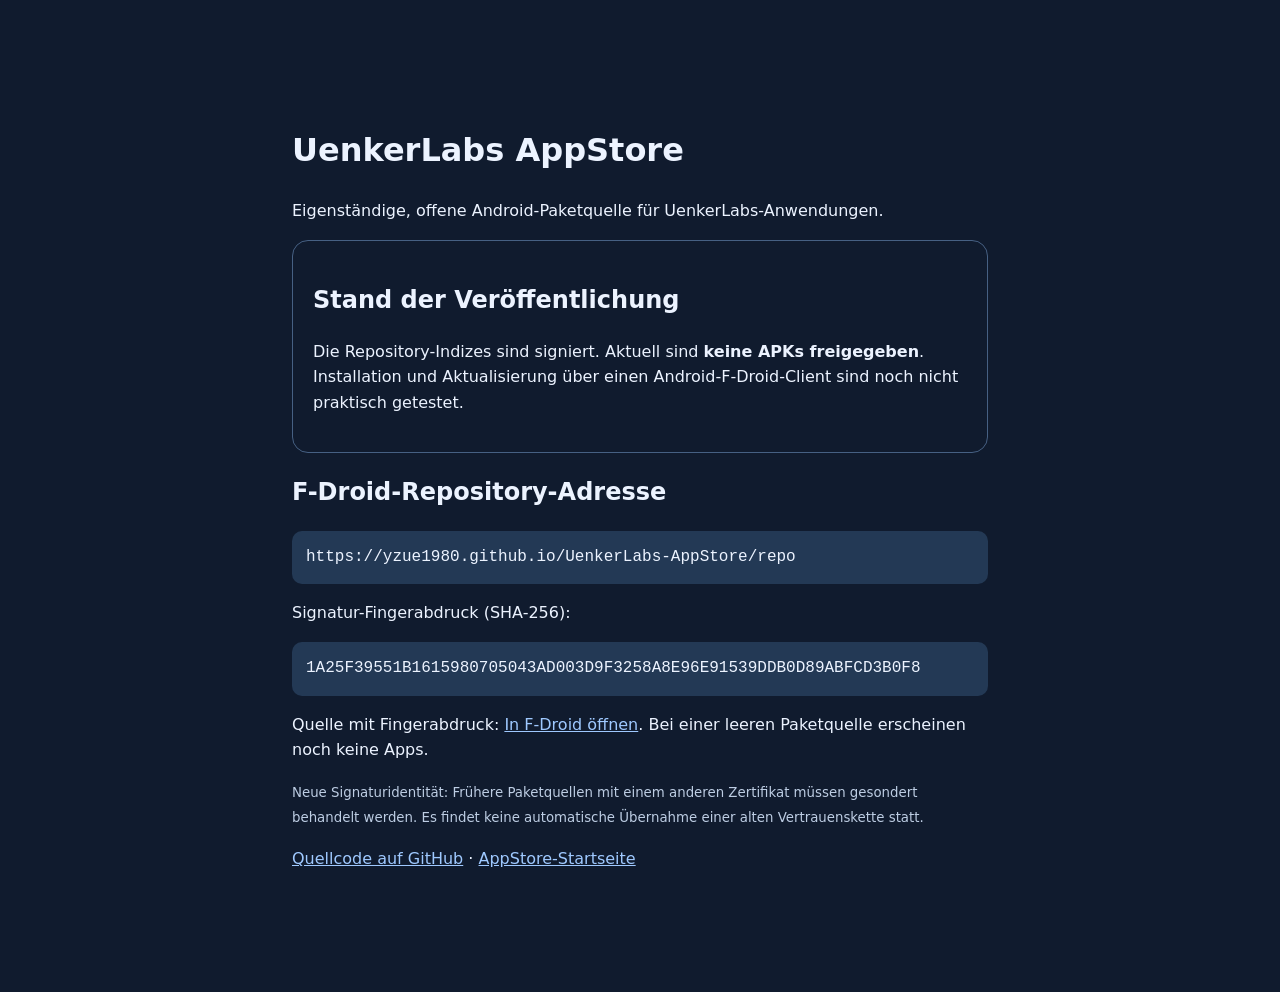
==== repo/index.html @ b099ec37 "Add clean UenkerLabs repository landing page with signed source details" ====
<!doctype html>
<html lang="de"><head>
<meta charset="utf-8"><meta name="viewport" content="width=device-width,initial-scale=1">
<title>UenkerLabs AppStore – F-Droid-Paketquelle</title>
<meta name="description" content="Offizielle, signierte UenkerLabs Android-Paketquelle.">
<style>
:root{color-scheme:dark}body{margin:0;background:#101b2e;color:#ecf3ff;font:16px/1.6 system-ui,Arial,sans-serif}
main{box-sizing:border-box;max-width:760px;margin:8vh auto;padding:32px}
a{color:#9fc9ff}code{display:block;overflow-wrap:anywhere;padding:14px;background:#233955;border-radius:10px}
small{color:#bdcde3}.box{padding:20px;border:1px solid #466083;border-radius:16px}
</style></head><body><main>
<h1>UenkerLabs AppStore</h1>
<p>Eigenständige, offene Android-Paketquelle für UenkerLabs-Anwendungen.</p>
<div class="box"><h2>Stand der Veröffentlichung</h2>
<p>Die Repository-Indizes sind signiert. Aktuell sind <strong>keine APKs freigegeben</strong>.
Installation und Aktualisierung über einen Android-F-Droid-Client sind noch nicht praktisch getestet.</p></div>
<h2>F-Droid-Repository-Adresse</h2>
<code>https://yzue1980.github.io/UenkerLabs-AppStore/repo</code>
<p>Signatur-Fingerabdruck (SHA-256):</p>
<code>1A25F39551B1615980705043AD003D9F3258A8E96E91539DDB0D89ABFCD3B0F8</code>
<p>Quelle mit Fingerabdruck: <a href="https://yzue1980.github.io/UenkerLabs-AppStore/repo?fingerprint=1A25F39551B1615980705043AD003D9F3258A8E96E91539DDB0D89ABFCD3B0F8">In F-Droid öffnen</a>.
Bei einer leeren Paketquelle erscheinen noch keine Apps.</p>
<p><small>Neue Signaturidentität: Frühere Paketquellen mit einem anderen Zertifikat müssen gesondert behandelt werden.
Es findet keine automatische Übernahme einer alten Vertrauenskette statt.</small></p>
<p><a href="https://github.com/YZUe1980/UenkerLabs-AppStore">Quellcode auf GitHub</a> ·
<a href="https://yzue1980.github.io/UenkerLabs-AppStore/">AppStore-Startseite</a></p>
</main></body></html>
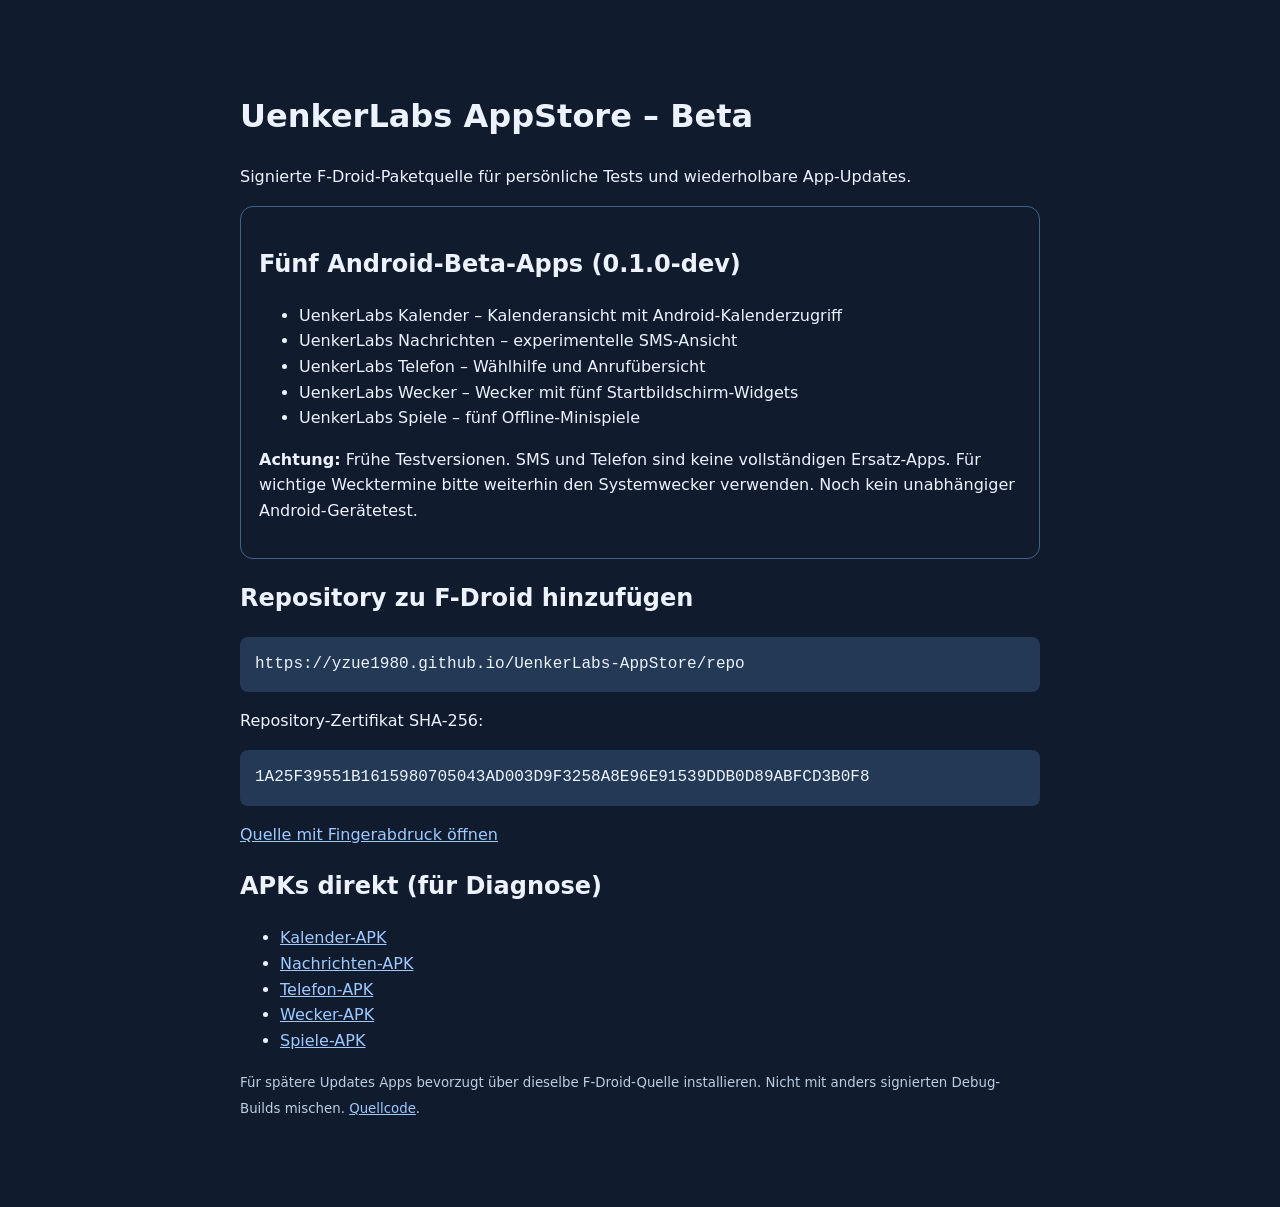
==== commit 39ff406e: "Publish five signed UenkerLabs beta APKs with official F-Droid v1/v2 indexes" ====
--- a/repo/index.html
+++ b/repo/index.html
@@ -1,27 +1 @@
-<!doctype html>
-<html lang="de"><head>
-<meta charset="utf-8"><meta name="viewport" content="width=device-width,initial-scale=1">
-<title>UenkerLabs AppStore – F-Droid-Paketquelle</title>
-<meta name="description" content="Offizielle, signierte UenkerLabs Android-Paketquelle.">
-<style>
-:root{color-scheme:dark}body{margin:0;background:#101b2e;color:#ecf3ff;font:16px/1.6 system-ui,Arial,sans-serif}
-main{box-sizing:border-box;max-width:760px;margin:8vh auto;padding:32px}
-a{color:#9fc9ff}code{display:block;overflow-wrap:anywhere;padding:14px;background:#233955;border-radius:10px}
-small{color:#bdcde3}.box{padding:20px;border:1px solid #466083;border-radius:16px}
-</style></head><body><main>
-<h1>UenkerLabs AppStore</h1>
-<p>Eigenständige, offene Android-Paketquelle für UenkerLabs-Anwendungen.</p>
-<div class="box"><h2>Stand der Veröffentlichung</h2>
-<p>Die Repository-Indizes sind signiert. Aktuell sind <strong>keine APKs freigegeben</strong>.
-Installation und Aktualisierung über einen Android-F-Droid-Client sind noch nicht praktisch getestet.</p></div>
-<h2>F-Droid-Repository-Adresse</h2>
-<code>https://yzue1980.github.io/UenkerLabs-AppStore/repo</code>
-<p>Signatur-Fingerabdruck (SHA-256):</p>
-<code>1A25F39551B1615980705043AD003D9F3258A8E96E91539DDB0D89ABFCD3B0F8</code>
-<p>Quelle mit Fingerabdruck: <a href="https://yzue1980.github.io/UenkerLabs-AppStore/repo?fingerprint=1A25F39551B1615980705043AD003D9F3258A8E96E91539DDB0D89ABFCD3B0F8">In F-Droid öffnen</a>.
-Bei einer leeren Paketquelle erscheinen noch keine Apps.</p>
-<p><small>Neue Signaturidentität: Frühere Paketquellen mit einem anderen Zertifikat müssen gesondert behandelt werden.
-Es findet keine automatische Übernahme einer alten Vertrauenskette statt.</small></p>
-<p><a href="https://github.com/YZUe1980/UenkerLabs-AppStore">Quellcode auf GitHub</a> ·
-<a href="https://yzue1980.github.io/UenkerLabs-AppStore/">AppStore-Startseite</a></p>
-</main></body></html>
+<!doctype html><html lang="de"><head><meta charset="utf-8"><meta name="viewport" content="width=device-width,initial-scale=1"><title>UenkerLabs AppStore Beta – F-Droid</title><meta name="description" content="Signierte Beta-Apps von UenkerLabs im F-Droid-Repository"><style>:root{color-scheme:dark}body{margin:0;background:#101b2e;color:#ecf3ff;font:16px/1.6 system-ui,sans-serif}main{max-width:800px;margin:5vh auto;padding:25px}a{color:#9fc9ff}code{display:block;overflow-wrap:anywhere;padding:15px;background:#233955;border-radius:8px}.info{padding:18px;border:1px solid #466083;border-radius:13px}small{color:#bdcde3}</style></head><body><main><h1>UenkerLabs AppStore – Beta</h1><p>Signierte F-Droid-Paketquelle für persönliche Tests und wiederholbare App-Updates.</p><div class="info"><h2>Fünf Android-Beta-Apps (0.1.0-dev)</h2><ul><li>UenkerLabs Kalender – Kalenderansicht mit Android-Kalenderzugriff</li><li>UenkerLabs Nachrichten – experimentelle SMS-Ansicht</li><li>UenkerLabs Telefon – Wählhilfe und Anrufübersicht</li><li>UenkerLabs Wecker – Wecker mit fünf Startbildschirm-Widgets</li><li>UenkerLabs Spiele – fünf Offline-Minispiele</li></ul><p><strong>Achtung:</strong> Frühe Testversionen. SMS und Telefon sind keine vollständigen Ersatz-Apps. Für wichtige Wecktermine bitte weiterhin den Systemwecker verwenden. Noch kein unabhängiger Android-Gerätetest.</p></div><h2>Repository zu F-Droid hinzufügen</h2><code>https://yzue1980.github.io/UenkerLabs-AppStore/repo</code><p>Repository-Zertifikat SHA-256:</p><code>1A25F39551B1615980705043AD003D9F3258A8E96E91539DDB0D89ABFCD3B0F8</code><p><a href="https://yzue1980.github.io/UenkerLabs-AppStore/repo?fingerprint=1A25F39551B1615980705043AD003D9F3258A8E96E91539DDB0D89ABFCD3B0F8">Quelle mit Fingerabdruck öffnen</a></p><h2>APKs direkt (für Diagnose)</h2><ul><li><a href="UenkerLabs-calendar-beta-0.1.0.apk">Kalender-APK</a></li><li><a href="UenkerLabs-messages-beta-0.1.0.apk">Nachrichten-APK</a></li><li><a href="UenkerLabs-phone-beta-0.1.0.apk">Telefon-APK</a></li><li><a href="UenkerLabs-alarm-beta-0.1.0.apk">Wecker-APK</a></li><li><a href="UenkerLabs-arcade-beta-0.1.0.apk">Spiele-APK</a></li></ul><p><small>Für spätere Updates Apps bevorzugt über dieselbe F-Droid-Quelle installieren. Nicht mit anders signierten Debug-Builds mischen. <a href="https://github.com/YZUe1980/UenkerLabs-AppStore">Quellcode</a>.</small></p></main></body></html>
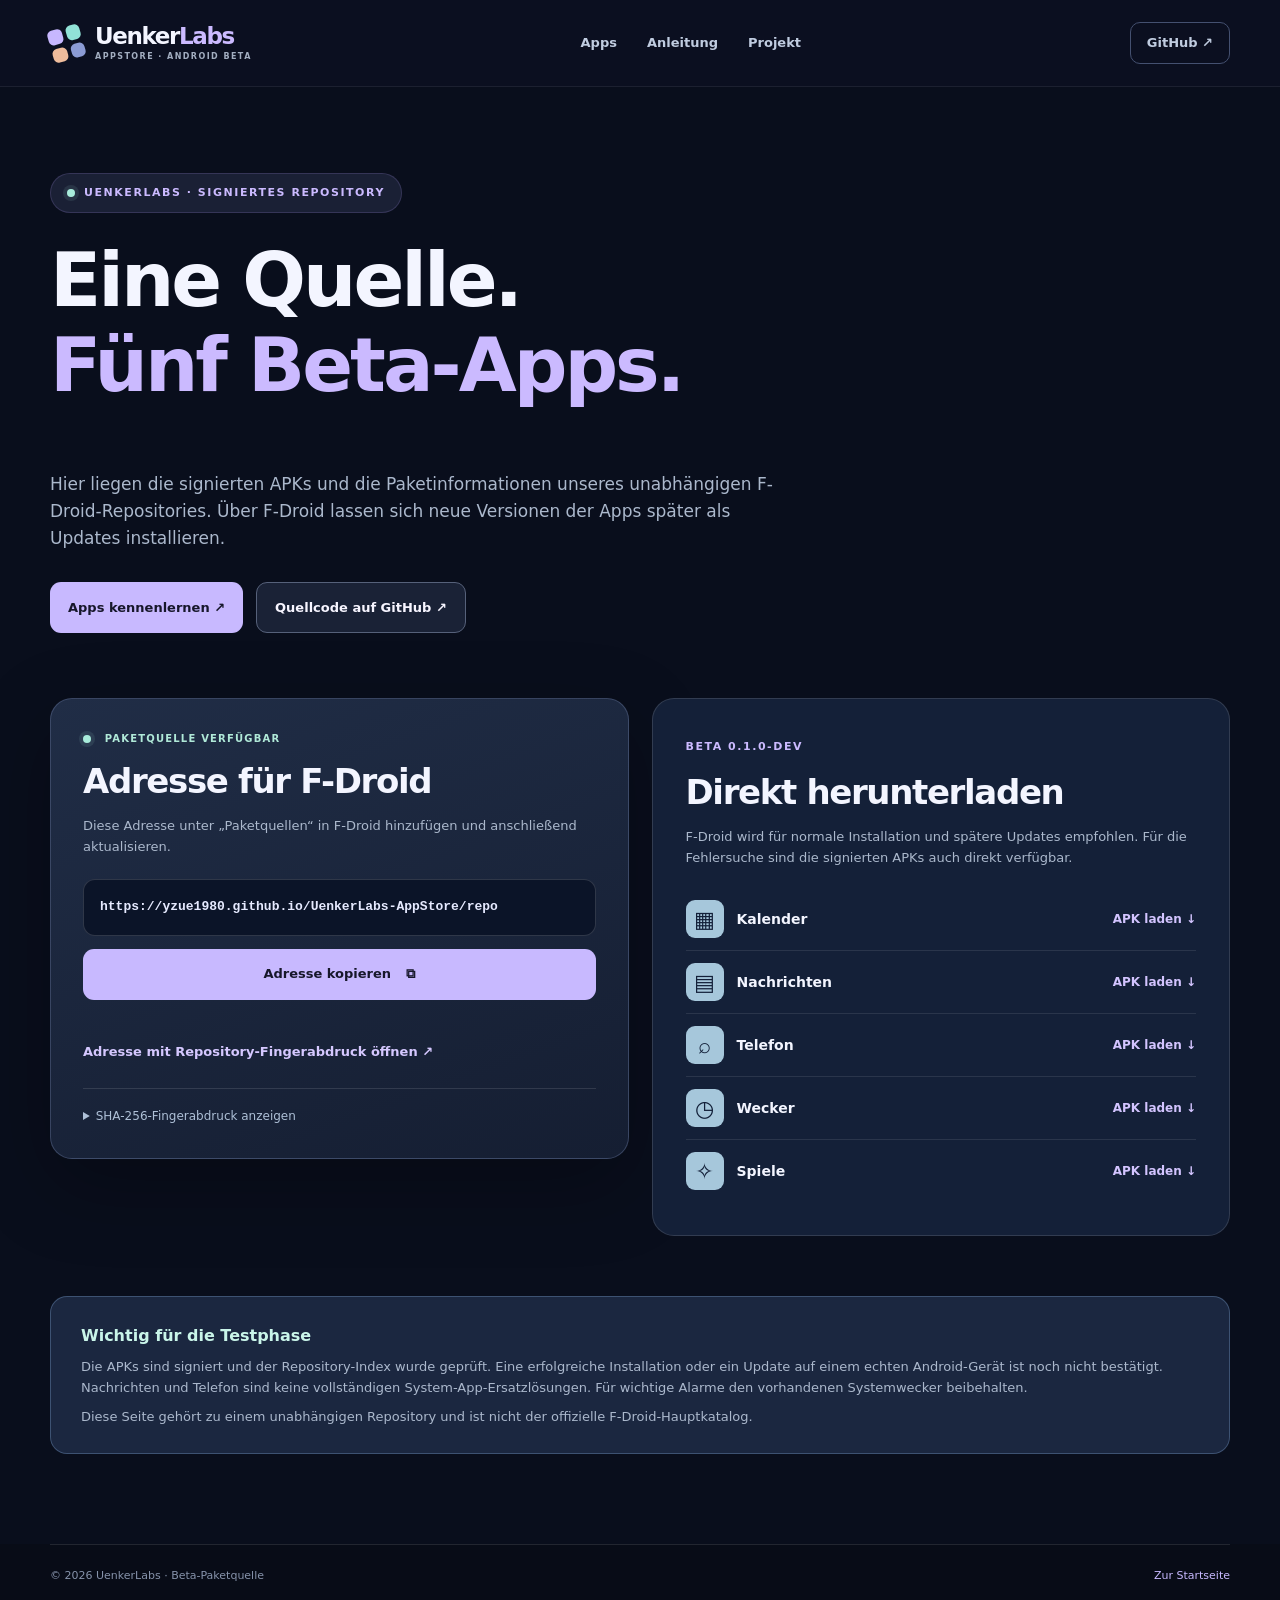
==== commit 34aa1577: "Refresh UenkerLabs public AppStore, five beta cards and bilingual F-Droid descriptions" ====
--- a/repo/index.html
+++ b/repo/index.html
@@ -1 +1,27 @@
-<!doctype html><html lang="de"><head><meta charset="utf-8"><meta name="viewport" content="width=device-width,initial-scale=1"><title>UenkerLabs AppStore Beta – F-Droid</title><meta name="description" content="Signierte Beta-Apps von UenkerLabs im F-Droid-Repository"><style>:root{color-scheme:dark}body{margin:0;background:#101b2e;color:#ecf3ff;font:16px/1.6 system-ui,sans-serif}main{max-width:800px;margin:5vh auto;padding:25px}a{color:#9fc9ff}code{display:block;overflow-wrap:anywhere;padding:15px;background:#233955;border-radius:8px}.info{padding:18px;border:1px solid #466083;border-radius:13px}small{color:#bdcde3}</style></head><body><main><h1>UenkerLabs AppStore – Beta</h1><p>Signierte F-Droid-Paketquelle für persönliche Tests und wiederholbare App-Updates.</p><div class="info"><h2>Fünf Android-Beta-Apps (0.1.0-dev)</h2><ul><li>UenkerLabs Kalender – Kalenderansicht mit Android-Kalenderzugriff</li><li>UenkerLabs Nachrichten – experimentelle SMS-Ansicht</li><li>UenkerLabs Telefon – Wählhilfe und Anrufübersicht</li><li>UenkerLabs Wecker – Wecker mit fünf Startbildschirm-Widgets</li><li>UenkerLabs Spiele – fünf Offline-Minispiele</li></ul><p><strong>Achtung:</strong> Frühe Testversionen. SMS und Telefon sind keine vollständigen Ersatz-Apps. Für wichtige Wecktermine bitte weiterhin den Systemwecker verwenden. Noch kein unabhängiger Android-Gerätetest.</p></div><h2>Repository zu F-Droid hinzufügen</h2><code>https://yzue1980.github.io/UenkerLabs-AppStore/repo</code><p>Repository-Zertifikat SHA-256:</p><code>1A25F39551B1615980705043AD003D9F3258A8E96E91539DDB0D89ABFCD3B0F8</code><p><a href="https://yzue1980.github.io/UenkerLabs-AppStore/repo?fingerprint=1A25F39551B1615980705043AD003D9F3258A8E96E91539DDB0D89ABFCD3B0F8">Quelle mit Fingerabdruck öffnen</a></p><h2>APKs direkt (für Diagnose)</h2><ul><li><a href="UenkerLabs-calendar-beta-0.1.0.apk">Kalender-APK</a></li><li><a href="UenkerLabs-messages-beta-0.1.0.apk">Nachrichten-APK</a></li><li><a href="UenkerLabs-phone-beta-0.1.0.apk">Telefon-APK</a></li><li><a href="UenkerLabs-alarm-beta-0.1.0.apk">Wecker-APK</a></li><li><a href="UenkerLabs-arcade-beta-0.1.0.apk">Spiele-APK</a></li></ul><p><small>Für spätere Updates Apps bevorzugt über dieselbe F-Droid-Quelle installieren. Nicht mit anders signierten Debug-Builds mischen. <a href="https://github.com/YZUe1980/UenkerLabs-AppStore">Quellcode</a>.</small></p></main></body></html>
+<!doctype html>
+<html lang="de">
+<head>
+  <meta charset="utf-8"><meta name="viewport" content="width=device-width, initial-scale=1">
+  <meta name="theme-color" content="#0a1020">
+  <meta name="description" content="UenkerLabs AppStore: signierte F-Droid-Paketquelle mit fünf Android-Beta-Apps. Installationsadresse, Fingerabdruck und direkte APK-Dateien.">
+  <title>UenkerLabs Beta-Paketquelle – F-Droid</title>
+  <link rel="canonical" href="https://yzue1980.github.io/UenkerLabs-AppStore/repo/">
+  <link rel="icon" type="image/svg+xml" href="../favicon.svg">
+  <link rel="stylesheet" href="../assets/style.css">
+  <script defer src="../assets/main.js"></script>
+</head>
+<body id="top">
+  <a class="skip-link" href="#main">Zum Inhalt springen</a>
+  <header class="site-header"><div class="container header-inner">
+    <a class="brand" href="../" aria-label="Zur UenkerLabs AppStore Startseite"><span class="brand-symbol" aria-hidden="true"><i></i><i></i><i></i><i></i></span><span class="brand-copy">Uenker<span>Labs</span><small>APPSTORE · ANDROID BETA</small></span></a>
+    <nav class="primary-nav" aria-label="Hauptnavigation"><a href="../#apps">Apps</a><a href="../#installation">Anleitung</a><a href="../#ueber-uns">Projekt</a></nav>
+    <a class="nav-github" href="https://github.com/YZUe1980/UenkerLabs-AppStore" target="_blank" rel="noopener noreferrer">GitHub ↗</a>
+  </div></header>
+  <main id="main">
+    <section class="subhero container"><p class="eyebrow"><span class="status-dot" aria-hidden="true"></span> UENKERLABS · SIGNIERTES REPOSITORY</p><h1>Eine Quelle.<br><em>Fünf Beta-Apps.</em></h1><p>Hier liegen die signierten APKs und die Paketinformationen unseres unabhängigen F-Droid-Repositories. Über F-Droid lassen sich neue Versionen der Apps später als Updates installieren.</p><div class="subhero-buttons"><a class="button button-primary" href="../#apps">Apps kennenlernen ↗</a><a class="button button-outline" href="https://github.com/YZUe1980/UenkerLabs-AppStore" target="_blank" rel="noopener noreferrer">Quellcode auf GitHub ↗</a></div></section>
+    <section class="repo-content container"><div class="install-panel"><div class="panel-kicker"><span class="status-dot" aria-hidden="true"></span> PAKETQUELLE VERFÜGBAR</div><h2>Adresse für F-Droid</h2><p>Diese Adresse unter „Paketquellen“ in F-Droid hinzufügen und anschließend aktualisieren.</p><div class="repo-url" id="repo-url">https://yzue1980.github.io/UenkerLabs-AppStore/repo</div><button type="button" class="button button-primary copy-button" id="copy-repo" data-copy="https://yzue1980.github.io/UenkerLabs-AppStore/repo">Adresse kopieren <span aria-hidden="true">⧉</span></button><p class="copy-feedback" id="copy-feedback" aria-live="polite"></p><a class="panel-link" href="https://yzue1980.github.io/UenkerLabs-AppStore/repo?fingerprint=1A25F39551B1615980705043AD003D9F3258A8E96E91539DDB0D89ABFCD3B0F8">Adresse mit Repository-Fingerabdruck öffnen ↗</a><details class="fingerprint"><summary>SHA-256-Fingerabdruck anzeigen</summary><code>1A25F39551B1615980705043AD003D9F3258A8E96E91539DDB0D89ABFCD3B0F8</code></details></div><div class="repo-files"><span class="kicker">BETA 0.1.0-DEV</span><h2>Direkt herunterladen</h2><p>F-Droid wird für normale Installation und spätere Updates empfohlen. Für die Fehlersuche sind die signierten APKs auch direkt verfügbar.</p><ul class="repo-downloads"><li><span>▦</span><strong>Kalender</strong><a href="UenkerLabs-calendar-beta-0.1.0.apk" download>APK laden ↓</a></li><li><span>▤</span><strong>Nachrichten</strong><a href="UenkerLabs-messages-beta-0.1.0.apk" download>APK laden ↓</a></li><li><span>⌕</span><strong>Telefon</strong><a href="UenkerLabs-phone-beta-0.1.0.apk" download>APK laden ↓</a></li><li><span>◷</span><strong>Wecker</strong><a href="UenkerLabs-alarm-beta-0.1.0.apk" download>APK laden ↓</a></li><li><span>✧</span><strong>Spiele</strong><a href="UenkerLabs-arcade-beta-0.1.0.apk" download>APK laden ↓</a></li></ul></div></section>
+    <section class="repo-warning container"><strong>Wichtig für die Testphase</strong><p>Die APKs sind signiert und der Repository-Index wurde geprüft. Eine erfolgreiche Installation oder ein Update auf einem echten Android-Gerät ist noch nicht bestätigt. Nachrichten und Telefon sind keine vollständigen System-App-Ersatzlösungen. Für wichtige Alarme den vorhandenen Systemwecker beibehalten.</p><p>Diese Seite gehört zu einem unabhängigen Repository und ist nicht der offizielle F-Droid-Hauptkatalog.</p></section>
+  </main>
+  <footer class="footer"><div class="container footer-bottom"><span>© <span id="year">2026</span> UenkerLabs · Beta-Paketquelle</span><a href="../">Zur Startseite</a></div></footer>
+</body>
+</html>
--- a/assets/style.css
+++ b/assets/style.css
@@ -0,0 +1,9 @@
+:root{color-scheme:dark;--bg:#090e1c;--surface:#131c2e;--text:#f3f5ff;--muted:#abb8cc;--violet:#cbbaff;--mint:#a8ecdb;--line:#ffffff20;--max:1180px}
+*{box-sizing:border-box}html{scroll-behavior:smooth}body{margin:0;background:var(--bg);color:var(--text);font-family:Inter,ui-sans-serif,system-ui,-apple-system,"Segoe UI",sans-serif;line-height:1.6;overflow-x:hidden}a{color:inherit;text-decoration:none}a:focus-visible,button:focus-visible,summary:focus-visible{outline:3px solid var(--mint);outline-offset:4px}button{font:inherit}.container{max-width:var(--max);width:calc(100% - 64px);margin-inline:auto}.skip-link{position:absolute;top:-100px;left:15px;padding:12px 18px;background:#fff;color:#111;z-index:100}.skip-link:focus{top:12px}h1,h2,h3,p{margin-top:0}p{color:var(--muted)}h1,h2,h3{line-height:1.14;letter-spacing:-.04em}h2{font-size:clamp(32px,4vw,52px)}h2 span{color:var(--violet)}.kicker,.eyebrow{font-size:11px;font-weight:750;letter-spacing:.14em;color:var(--violet)}.status-dot,.pulse{display:inline-block;width:8px;height:8px;border-radius:50%;background:var(--mint);box-shadow:0 0 0 4px #a8ecdb19;vertical-align:middle;margin-right:9px}.site-header{position:relative;z-index:3;background:#0b1020e8;border-bottom:1px solid #ffffff12}.header-inner{min-height:86px;display:flex;gap:26px;align-items:center;justify-content:space-between}.brand{display:inline-flex;align-items:center;gap:12px;flex-shrink:0}.brand-symbol{width:33px;height:33px;display:grid;grid-template-columns:1fr 1fr;gap:4px;transform:rotate(-16deg)}.brand-symbol i{display:block;background:#c7b7ff;border-radius:5px}.brand-symbol i:nth-child(2){background:#91e2d7}.brand-symbol i:nth-child(3){background:#efbc9c}.brand-symbol i:nth-child(4){background:#8b9bd4}.brand-copy{font-size:23px;font-weight:800;letter-spacing:-.06em;line-height:1.06}.brand-copy>span{color:var(--violet)}.brand-copy small{display:block;font-size:8px;letter-spacing:.18em;color:#a3aec1;padding-top:5px}.primary-nav{display:flex;align-items:center;gap:30px}.primary-nav a,.nav-github{font-size:13px;font-weight:650;color:#c0cce0}.primary-nav a:hover,.nav-github:hover,.text-link:hover{color:#fff}.nav-github{border:1px solid #445070;padding:10px 16px;border-radius:10px;white-space:nowrap}.hero{display:grid;grid-template-columns:1.08fr .92fr;align-items:center;gap:35px;min-height:704px;padding-block:85px 90px}.hero-copy{position:relative;z-index:1}.eyebrow{display:inline-flex;align-items:center;background:#1a2035;border:1px solid #5e568b66;border-radius:40px;padding:10px 16px;margin-bottom:30px}.hero h1{font-size:clamp(47px,5.65vw,78px);max-width:670px;letter-spacing:-.065em;line-height:1.05;margin-bottom:27px}.hero h1 em{font-style:normal;background:linear-gradient(95deg,#d8c8ff 5%,#95eadd 90%);background-clip:text;-webkit-background-clip:text;color:transparent}.hero-lead{max-width:572px;font-size:17px;line-height:1.73;margin-bottom:29px}.hero-actions{display:flex;gap:12px;flex-wrap:wrap}.button{display:inline-flex;align-items:center;justify-content:center;gap:15px;border:0;border-radius:11px;min-height:51px;padding:14px 18px;font-size:13px;font-weight:750;transition:transform .18s ease,background .18s ease;cursor:pointer;text-align:center}.button:hover{transform:translateY(-2px)}.button-primary{color:#17172b;background:#c8b9ff}.button-primary:hover{background:#ded5ff}.button-outline{color:#f7f5ff;background:#1a2236;border:1px solid #56617a}.button-outline:hover{background:#26334b}.hero-metrics{display:flex;gap:0;margin-top:41px}.hero-metrics>span{display:flex;flex-direction:column;gap:3px;padding:0 22px;border-right:1px solid #ffffff24}.hero-metrics>span:first-child{padding-left:0}.hero-metrics>span:last-child{border:0}.hero-metrics strong{font-size:19px;line-height:1.15;letter-spacing:-.02em}.hero-metrics small{font-size:11px;color:#8b9aaf}.hero-visual{height:580px;position:relative;display:grid;place-items:center}.visual-glow{position:absolute;inset:30px 0;background:radial-gradient(ellipse at center,#7761cc45,transparent 67%);filter:blur(32px)}.phone-preview{z-index:1;position:relative;width:286px;background:linear-gradient(154deg,#222b47,#131b30 72%);border:7px solid #30394f;border-radius:37px;padding:14px 16px 24px;box-shadow:20px 28px 70px #0008,-8px -8px 60px #9882df25;transform:rotate(-5deg)}.phone-preview:after{content:"";position:absolute;inset:4px;border-radius:27px;border:1px solid #ffffff13;pointer-events:none}.phone-top{display:flex;justify-content:space-between;align-items:center;font-size:10px;font-weight:700;color:#bec7d9;margin-bottom:24px}.phone-status{letter-spacing:3px;font-size:7px}.phone-brand{display:flex;align-items:center;gap:6px;font-size:13px;font-weight:800;letter-spacing:-.02em}.phone-chip{color:#af9dff;font-size:19px}.beta-label{font-size:8px;color:#121824;padding:3px 6px;border-radius:5px;background:#9de6d8;letter-spacing:.1em;margin-left:auto}.phone-heading{font-size:24px;font-weight:750;letter-spacing:-.04em;margin:17px 0}.phone-heading small{font-size:10px;display:block;color:#9caabd;font-weight:500;letter-spacing:0}.preview-list{display:grid;gap:7px}.preview-list>div{display:grid;grid-template-columns:40px 1fr 12px;gap:10px;align-items:center;padding:8px;border:1px solid #ffffff14;border-radius:11px;background:#0e152599}.preview-icon,.app-icon{display:grid;place-items:center;color:#16213a;font-weight:750}.preview-icon{width:39px;height:39px;border-radius:10px;font-size:26px}.i-calendar,.calendar-icon{background:#d9ccff}.i-messages,.messages-icon{background:#a2e9d9}.i-phone,.phone-icon{background:#a6bbea}.i-alarm,.alarm-icon{background:#ffcaa9}.i-arcade,.arcade-icon{background:#ffe4a5}.preview-list strong{font-size:11px;display:block;line-height:1.2}.preview-list small{display:block;font-size:9px;color:#a1aec1}.preview-list b{font-size:12px;color:#8091ae}.phone-bottom{height:4px;width:66px;border-radius:10px;background:#76819a;margin:20px auto 0}.float-label{position:absolute;z-index:2;background:#1d283ddd;border:1px solid #75829a6b;padding:11px 15px;border-radius:10px;font-size:10px;font-weight:800;letter-spacing:.06em;box-shadow:0 12px 28px #0004}.float-top{top:51px;right:0}.float-bottom{bottom:80px;left:0}.float-bottom span{color:#a7e5d6;margin-inline:7px}.visual-caption{position:absolute;right:2px;bottom:8px;font-size:10px;color:#77859c;text-align:right}.value-band{border-block:1px solid #ffffff10;background:linear-gradient(175deg,#10192a,#101627);padding-block:100px 110px}.section-head{margin-bottom:36px}.section-head.narrow{max-width:740px}.section-head h2{margin:15px 0 17px}.section-head p{max-width:660px;font-size:16px}.principle-grid{display:grid;grid-template-columns:repeat(3,1fr);gap:15px}.principle-grid article{border:1px solid #ffffff1a;border-radius:17px;background:linear-gradient(145deg,#192338,#131c2e);padding:26px;min-height:250px}.principle-num{font-size:11px;color:#8b9bb5}.principle-icon{font-size:36px;color:var(--violet);margin:17px 0 14px}.principle-icon.teal{color:#8ce6d7}.principle-icon.amber{color:#e8bb94}.principle-grid h3{font-size:21px;letter-spacing:-.025em;margin-bottom:9px}.principle-grid p{font-size:13px;margin:0}.catalog{padding:105px 0 110px;background:#0a1020}.catalog-title{display:flex;justify-content:space-between;align-items:end;gap:25px}.catalog-title p{margin-bottom:0}.catalog-tag{border:1px solid #435471;color:#b7c9df;border-radius:99px;font-size:11px;letter-spacing:.06em;padding:10px 14px;white-space:nowrap;margin-bottom:11px}.app-cards{display:grid;grid-template-columns:repeat(3,minmax(0,1fr));gap:16px;align-items:stretch}.app-card{display:flex;flex-direction:column;padding:24px 23px 21px;background:linear-gradient(158deg,#1a253a,#121b2c);border:1px solid #ffffff20;border-radius:18px;min-height:348px;transition:border .2s,transform .2s}.app-card:hover{border-color:#9e95d885;transform:translateY(-3px)}.card-top{display:flex;justify-content:space-between;align-items:start}.app-icon{width:58px;height:58px;border-radius:14px;font-size:35px}.card-status{font-size:10px;font-weight:800;letter-spacing:.1em;color:#b9e9db;border:1px solid #b9e9db50;border-radius:7px;padding:6px 9px}.app-card h3{font-size:24px;margin:19px 0 9px}.card-intro{font-size:13px;min-height:70px;margin-bottom:9px}.card-details{padding-left:18px;margin:0 0 23px;color:#b8c6d9;font-size:11px;line-height:1.8}.card-links{display:flex;gap:16px;margin-top:auto;flex-wrap:wrap;padding-top:14px;border-top:1px solid #ffffff16}.card-links a{font-size:12px;font-weight:800;color:#d4c6ff}.card-links a:hover{text-decoration:underline}.catalog-note{grid-column:span 1;background:#18233a;border:1px dashed #71829c80;border-radius:18px;padding:25px;display:flex;gap:14px;align-items:flex-start}.note-symbol{width:25px;height:25px;background:#8ce3d4;color:#122438;display:grid;place-items:center;border-radius:50%;font-size:16px;font-weight:900;flex-shrink:0}.catalog-note strong{display:block;font-size:17px;line-height:1.4;margin-bottom:10px}.catalog-note p{font-size:13px;margin:0}.install-section{display:grid;grid-template-columns:1fr .9fr;gap:78px;align-items:center;padding-block:115px 125px}.install-text h2{margin:17px 0 20px}.install-text>p{font-size:15px;max-width:570px}.steps{list-style:none;padding:0;margin:27px 0 23px;display:grid;gap:18px}.steps li{display:flex;align-items:center;gap:14px;color:#c2cde0;font-size:14px}.steps li>span{width:36px;height:36px;border-radius:10px;background:#27324b;display:grid;place-items:center;color:#d7caff;font-weight:800;flex-shrink:0}.steps strong{color:#fff}.small-disclaimer{font-size:12px!important;color:#8293ab}.install-panel{background:linear-gradient(160deg,#202d46,#151e32);border:1px solid #61709575;border-radius:22px;padding:32px;box-shadow:0 26px 80px #0004}.panel-kicker{font-size:10px;color:#b0e9d8;letter-spacing:.12em;font-weight:750}.install-panel h3{font-size:32px;margin:18px 0 13px}.install-panel p{font-size:13px}.repo-url{background:#0b1428;padding:16px;margin:21px 0 13px;border:1px solid #ffffff26;border-radius:12px;overflow-wrap:anywhere;color:#e6eaff;font:600 13px/1.75 ui-monospace,SFMono-Regular,Consolas,monospace}.copy-button{width:100%}.copy-feedback{min-height:20px;margin:8px 0 10px;color:#a3ead9;font-size:12px}.panel-link,.text-link{font-size:13px;font-weight:700;color:#d5c8ff}.panel-link:hover{text-decoration:underline}.fingerprint{border-top:1px solid #ffffff1d;margin-top:25px;padding-top:18px}.fingerprint summary{font-size:12px;cursor:pointer;color:#aec0d7}.fingerprint code{display:block;font-size:11px;overflow-wrap:anywhere;color:#9ee7d9;margin-top:12px}.transparency{background:#151d30;border-block:1px solid #ffffff12;padding-block:85px}.transparency-inner{display:flex;align-items:center;justify-content:space-between;gap:60px}.transparency h2{margin:14px 0 18px;max-width:660px}.transparency p{max-width:760px;font-size:14px;margin:0}.transparency-actions{flex-shrink:0;display:flex;flex-direction:column;align-items:flex-start;gap:20px}.footer{background:#080c17}.footer-top{min-height:120px;display:flex;align-items:center;gap:30px}.footer-top p{font-size:12px;margin:0}.footer-top>a:last-child{margin-left:auto;color:#cbbcff;font-size:13px;font-weight:700}.footer-bottom{display:flex;justify-content:space-between;gap:15px;padding-block:22px;border-top:1px solid #ffffff1b;color:#8693ab;font-size:11px}.footer-bottom a{color:#c7b9ff}
+@media(max-width:1020px){.hero{grid-template-columns:1fr;min-height:unset;padding-top:72px}.hero-copy{max-width:820px}.hero-visual{height:560px}.catalog-title{display:block}.catalog-tag{display:inline-block;margin-top:20px}.install-section{gap:40px}.primary-nav{gap:18px}}
+@media(max-width:760px){.container{width:calc(100% - 38px)}.header-inner{min-height:72px;gap:14px}.brand-copy{font-size:20px}.brand-copy small{font-size:7px}.brand-symbol{width:27px;height:27px}.primary-nav{display:none}.nav-github{font-size:12px;padding:9px 12px}.hero{padding-top:56px;padding-bottom:45px}.hero h1{font-size:clamp(42px,9vw,62px)}.hero-lead{font-size:15px}.hero-metrics>span{padding-inline:14px}.hero-metrics strong{font-size:17px}.hero-metrics small{font-size:10px}.hero-visual{height:530px}.float-top{right:4%}.float-bottom{left:1%}.visual-caption{bottom:0}.value-band,.catalog{padding-block:76px}.principle-grid{grid-template-columns:1fr}.principle-grid article{min-height:unset}.app-cards{grid-template-columns:repeat(2,minmax(0,1fr))}.catalog-note{grid-column:span 2}.install-section{grid-template-columns:1fr;padding-block:80px;gap:32px}.transparency-inner{display:block}.transparency-actions{margin-top:28px}.footer-top{flex-wrap:wrap;gap:17px;padding-block:28px}.footer-top p{flex-basis:100%;order:3}.footer-bottom{flex-direction:column}}
+@media(max-width:525px){.hero-actions{flex-direction:column;align-items:stretch}.hero-visual{height:495px}.phone-preview{transform:scale(.88) rotate(-5deg)}.float-label{font-size:9px}.float-top{top:36px;right:-2px}.float-bottom{bottom:39px;left:-4px}.hero-metrics{justify-content:space-between}.hero-metrics>span{padding-inline:11px}.hero-metrics small{max-width:82px}.app-cards{grid-template-columns:1fr}.catalog-note{grid-column:auto}.app-card{min-height:305px}.card-intro{min-height:auto}.install-panel{padding:24px 19px}.footer-top>a:last-child{margin-left:0}}
+@media(prefers-reduced-motion:reduce){html{scroll-behavior:auto}*,*:before,*:after{transition:none!important}}
+/* Separate F-Droid source landing page shares the same design system. */
+.subhero{padding-top:86px;padding-bottom:65px}.subhero .eyebrow{margin-bottom:25px}.subhero h1{font-size:clamp(46px,6vw,75px);max-width:800px}.subhero h1 em{font-style:normal;color:var(--violet)}.subhero>p:not(.eyebrow){max-width:740px;font-size:17px}.subhero-buttons{display:flex;gap:13px;flex-wrap:wrap;margin-top:30px}.repo-content{display:grid;grid-template-columns:1fr 1fr;gap:23px;padding-bottom:60px;align-items:start}.repo-files{background:#142038;border:1px solid #ffffff20;border-radius:22px;padding:33px}.repo-files h2,.install-panel h2{font-size:clamp(26px,3vw,34px);margin:15px 0}.repo-files p{font-size:13px}.repo-downloads{padding:0;margin:20px 0 0;list-style:none}.repo-downloads li{display:flex;align-items:center;gap:13px;padding:12px 0;border-bottom:1px solid #ffffff18}.repo-downloads li:last-child{border-bottom:0}.repo-downloads span{display:grid;place-items:center;font-size:22px;width:38px;height:38px;border-radius:9px;background:#a6c7db;color:#132039}.repo-downloads strong{font-size:14px}.repo-downloads a{font-weight:800;color:#d3c4ff;font-size:12px;margin-left:auto}.repo-downloads a:hover{text-decoration:underline}.repo-warning{background:#1b2740;border:1px solid #6583ab77;border-radius:17px;padding:26px 30px;margin-bottom:90px}.repo-warning strong{color:#c9f5e9}.repo-warning p{font-size:13px;margin:8px 0 0}
+@media(max-width:760px){.repo-content{grid-template-columns:1fr}.subhero{padding-top:60px}.subhero>p:not(.eyebrow){font-size:15px}.repo-warning{margin-bottom:60px}.repo-files{padding:25px}}
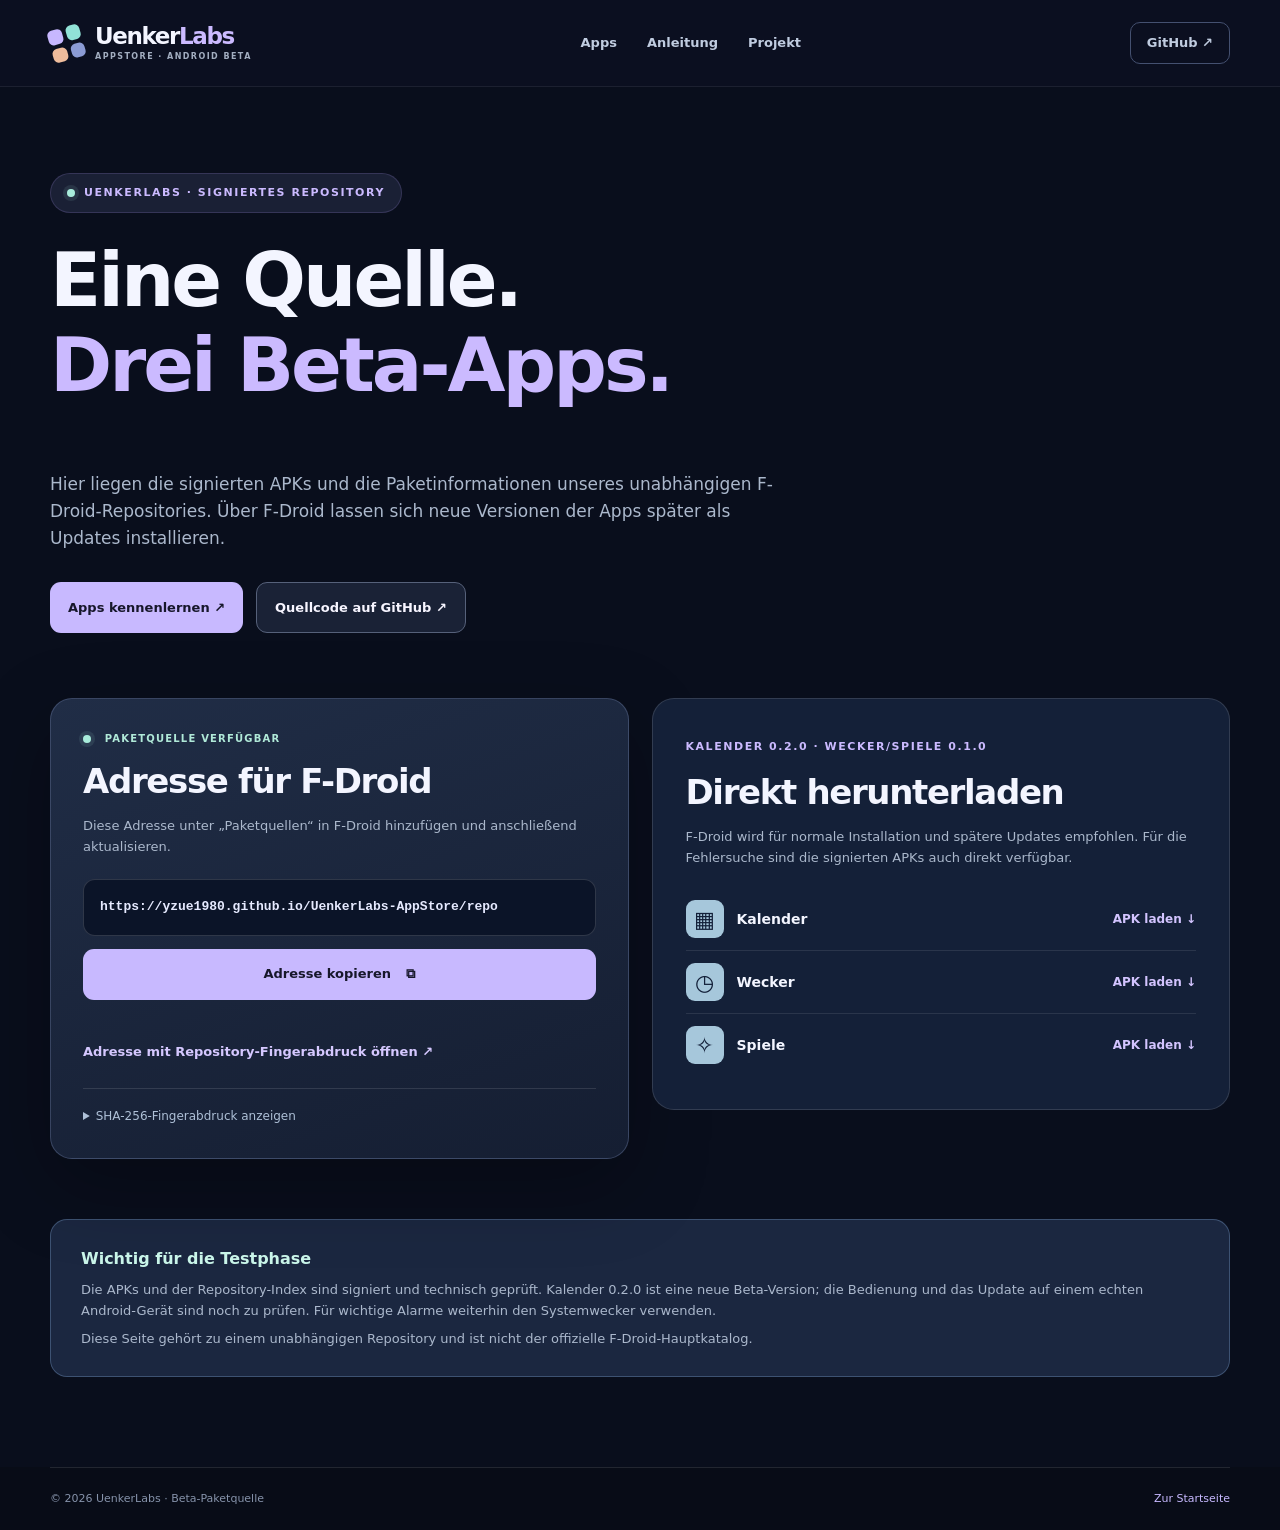
==== commit cb91e88a: "Release signed Calendar 0.2.0 beta; withdraw phone/SMS from public F-Droid catalog" ====
--- a/repo/index.html
+++ b/repo/index.html
@@ -1,27 +1,27 @@
 <!doctype html>
 <html lang="de">
 <head>
-  <meta charset="utf-8"><meta name="viewport" content="width=device-width, initial-scale=1">
-  <meta name="theme-color" content="#0a1020">
-  <meta name="description" content="UenkerLabs AppStore: signierte F-Droid-Paketquelle mit fünf Android-Beta-Apps. Installationsadresse, Fingerabdruck und direkte APK-Dateien.">
-  <title>UenkerLabs Beta-Paketquelle – F-Droid</title>
-  <link rel="canonical" href="https://yzue1980.github.io/UenkerLabs-AppStore/repo/">
-  <link rel="icon" type="image/svg+xml" href="../favicon.svg">
-  <link rel="stylesheet" href="../assets/style.css">
-  <script defer src="../assets/main.js"></script>
+<meta charset="utf-8"/><meta content="width=device-width, initial-scale=1" name="viewport"/>
+<meta content="#0a1020" name="theme-color"/>
+<meta content="UenkerLabs F-Droid: Kalender 0.2.0, Wecker und Spiele als signierte Android-Beta-Apps." name="description"/>
+<title>UenkerLabs Beta-Paketquelle – F-Droid</title>
+<link href="https://yzue1980.github.io/UenkerLabs-AppStore/repo/" rel="canonical"/>
+<link href="../favicon.svg" rel="icon" type="image/svg+xml"/>
+<link href="../assets/style.css" rel="stylesheet"/>
+<script defer="" src="../assets/main.js"></script>
 </head>
 <body id="top">
-  <a class="skip-link" href="#main">Zum Inhalt springen</a>
-  <header class="site-header"><div class="container header-inner">
-    <a class="brand" href="../" aria-label="Zur UenkerLabs AppStore Startseite"><span class="brand-symbol" aria-hidden="true"><i></i><i></i><i></i><i></i></span><span class="brand-copy">Uenker<span>Labs</span><small>APPSTORE · ANDROID BETA</small></span></a>
-    <nav class="primary-nav" aria-label="Hauptnavigation"><a href="../#apps">Apps</a><a href="../#installation">Anleitung</a><a href="../#ueber-uns">Projekt</a></nav>
-    <a class="nav-github" href="https://github.com/YZUe1980/UenkerLabs-AppStore" target="_blank" rel="noopener noreferrer">GitHub ↗</a>
-  </div></header>
-  <main id="main">
-    <section class="subhero container"><p class="eyebrow"><span class="status-dot" aria-hidden="true"></span> UENKERLABS · SIGNIERTES REPOSITORY</p><h1>Eine Quelle.<br><em>Fünf Beta-Apps.</em></h1><p>Hier liegen die signierten APKs und die Paketinformationen unseres unabhängigen F-Droid-Repositories. Über F-Droid lassen sich neue Versionen der Apps später als Updates installieren.</p><div class="subhero-buttons"><a class="button button-primary" href="../#apps">Apps kennenlernen ↗</a><a class="button button-outline" href="https://github.com/YZUe1980/UenkerLabs-AppStore" target="_blank" rel="noopener noreferrer">Quellcode auf GitHub ↗</a></div></section>
-    <section class="repo-content container"><div class="install-panel"><div class="panel-kicker"><span class="status-dot" aria-hidden="true"></span> PAKETQUELLE VERFÜGBAR</div><h2>Adresse für F-Droid</h2><p>Diese Adresse unter „Paketquellen“ in F-Droid hinzufügen und anschließend aktualisieren.</p><div class="repo-url" id="repo-url">https://yzue1980.github.io/UenkerLabs-AppStore/repo</div><button type="button" class="button button-primary copy-button" id="copy-repo" data-copy="https://yzue1980.github.io/UenkerLabs-AppStore/repo">Adresse kopieren <span aria-hidden="true">⧉</span></button><p class="copy-feedback" id="copy-feedback" aria-live="polite"></p><a class="panel-link" href="https://yzue1980.github.io/UenkerLabs-AppStore/repo?fingerprint=1A25F39551B1615980705043AD003D9F3258A8E96E91539DDB0D89ABFCD3B0F8">Adresse mit Repository-Fingerabdruck öffnen ↗</a><details class="fingerprint"><summary>SHA-256-Fingerabdruck anzeigen</summary><code>1A25F39551B1615980705043AD003D9F3258A8E96E91539DDB0D89ABFCD3B0F8</code></details></div><div class="repo-files"><span class="kicker">BETA 0.1.0-DEV</span><h2>Direkt herunterladen</h2><p>F-Droid wird für normale Installation und spätere Updates empfohlen. Für die Fehlersuche sind die signierten APKs auch direkt verfügbar.</p><ul class="repo-downloads"><li><span>▦</span><strong>Kalender</strong><a href="UenkerLabs-calendar-beta-0.1.0.apk" download>APK laden ↓</a></li><li><span>▤</span><strong>Nachrichten</strong><a href="UenkerLabs-messages-beta-0.1.0.apk" download>APK laden ↓</a></li><li><span>⌕</span><strong>Telefon</strong><a href="UenkerLabs-phone-beta-0.1.0.apk" download>APK laden ↓</a></li><li><span>◷</span><strong>Wecker</strong><a href="UenkerLabs-alarm-beta-0.1.0.apk" download>APK laden ↓</a></li><li><span>✧</span><strong>Spiele</strong><a href="UenkerLabs-arcade-beta-0.1.0.apk" download>APK laden ↓</a></li></ul></div></section>
-    <section class="repo-warning container"><strong>Wichtig für die Testphase</strong><p>Die APKs sind signiert und der Repository-Index wurde geprüft. Eine erfolgreiche Installation oder ein Update auf einem echten Android-Gerät ist noch nicht bestätigt. Nachrichten und Telefon sind keine vollständigen System-App-Ersatzlösungen. Für wichtige Alarme den vorhandenen Systemwecker beibehalten.</p><p>Diese Seite gehört zu einem unabhängigen Repository und ist nicht der offizielle F-Droid-Hauptkatalog.</p></section>
-  </main>
-  <footer class="footer"><div class="container footer-bottom"><span>© <span id="year">2026</span> UenkerLabs · Beta-Paketquelle</span><a href="../">Zur Startseite</a></div></footer>
+<a class="skip-link" href="#main">Zum Inhalt springen</a>
+<header class="site-header"><div class="container header-inner">
+<a aria-label="Zur UenkerLabs AppStore Startseite" class="brand" href="../"><span aria-hidden="true" class="brand-symbol"><i></i><i></i><i></i><i></i></span><span class="brand-copy">Uenker<span>Labs</span><small>APPSTORE · ANDROID BETA</small></span></a>
+<nav aria-label="Hauptnavigation" class="primary-nav"><a href="../#apps">Apps</a><a href="../#installation">Anleitung</a><a href="../#ueber-uns">Projekt</a></nav>
+<a class="nav-github" href="https://github.com/YZUe1980/UenkerLabs-AppStore" rel="noopener noreferrer" target="_blank">GitHub ↗</a>
+</div></header>
+<main id="main">
+<section class="subhero container"><p class="eyebrow"><span aria-hidden="true" class="status-dot"></span> UENKERLABS · SIGNIERTES REPOSITORY</p><h1>Eine Quelle.<br/><em>Drei Beta-Apps.</em></h1><p>Hier liegen die signierten APKs und die Paketinformationen unseres unabhängigen F-Droid-Repositories. Über F-Droid lassen sich neue Versionen der Apps später als Updates installieren.</p><div class="subhero-buttons"><a class="button button-primary" href="../#apps">Apps kennenlernen ↗</a><a class="button button-outline" href="https://github.com/YZUe1980/UenkerLabs-AppStore" rel="noopener noreferrer" target="_blank">Quellcode auf GitHub ↗</a></div></section>
+<section class="repo-content container"><div class="install-panel"><div class="panel-kicker"><span aria-hidden="true" class="status-dot"></span> PAKETQUELLE VERFÜGBAR</div><h2>Adresse für F-Droid</h2><p>Diese Adresse unter „Paketquellen“ in F-Droid hinzufügen und anschließend aktualisieren.</p><div class="repo-url" id="repo-url">https://yzue1980.github.io/UenkerLabs-AppStore/repo</div><button class="button button-primary copy-button" data-copy="https://yzue1980.github.io/UenkerLabs-AppStore/repo" id="copy-repo" type="button">Adresse kopieren <span aria-hidden="true">⧉</span></button><p aria-live="polite" class="copy-feedback" id="copy-feedback"></p><a class="panel-link" href="https://yzue1980.github.io/UenkerLabs-AppStore/repo?fingerprint=1A25F39551B1615980705043AD003D9F3258A8E96E91539DDB0D89ABFCD3B0F8">Adresse mit Repository-Fingerabdruck öffnen ↗</a><details class="fingerprint"><summary>SHA-256-Fingerabdruck anzeigen</summary><code>1A25F39551B1615980705043AD003D9F3258A8E96E91539DDB0D89ABFCD3B0F8</code></details></div><div class="repo-files"><span class="kicker">KALENDER 0.2.0 · WECKER/SPIELE 0.1.0</span><h2>Direkt herunterladen</h2><p>F-Droid wird für normale Installation und spätere Updates empfohlen. Für die Fehlersuche sind die signierten APKs auch direkt verfügbar.</p><ul class="repo-downloads"><li><span>▦</span><strong>Kalender</strong><a download="" href="UenkerLabs-calendar-beta-0.2.0.apk">APK laden ↓</a></li><li><span>◷</span><strong>Wecker</strong><a download="" href="UenkerLabs-alarm-beta-0.1.0.apk">APK laden ↓</a></li><li><span>✧</span><strong>Spiele</strong><a download="" href="UenkerLabs-arcade-beta-0.1.0.apk">APK laden ↓</a></li></ul></div></section>
+<section class="repo-warning container"><strong>Wichtig für die Testphase</strong><p>Die APKs und der Repository-Index sind signiert und technisch geprüft. Kalender 0.2.0 ist eine neue Beta-Version; die Bedienung und das Update auf einem echten Android-Gerät sind noch zu prüfen. Für wichtige Alarme weiterhin den Systemwecker verwenden.</p><p>Diese Seite gehört zu einem unabhängigen Repository und ist nicht der offizielle F-Droid-Hauptkatalog.</p></section>
+</main>
+<footer class="footer"><div class="container footer-bottom"><span>© <span id="year">2026</span> UenkerLabs · Beta-Paketquelle</span><a href="../">Zur Startseite</a></div></footer>
 </body>
 </html>
--- a/assets/style.css
+++ b/assets/style.css
@@ -7,3 +7,6 @@
 /* Separate F-Droid source landing page shares the same design system. */
 .subhero{padding-top:86px;padding-bottom:65px}.subhero .eyebrow{margin-bottom:25px}.subhero h1{font-size:clamp(46px,6vw,75px);max-width:800px}.subhero h1 em{font-style:normal;color:var(--violet)}.subhero>p:not(.eyebrow){max-width:740px;font-size:17px}.subhero-buttons{display:flex;gap:13px;flex-wrap:wrap;margin-top:30px}.repo-content{display:grid;grid-template-columns:1fr 1fr;gap:23px;padding-bottom:60px;align-items:start}.repo-files{background:#142038;border:1px solid #ffffff20;border-radius:22px;padding:33px}.repo-files h2,.install-panel h2{font-size:clamp(26px,3vw,34px);margin:15px 0}.repo-files p{font-size:13px}.repo-downloads{padding:0;margin:20px 0 0;list-style:none}.repo-downloads li{display:flex;align-items:center;gap:13px;padding:12px 0;border-bottom:1px solid #ffffff18}.repo-downloads li:last-child{border-bottom:0}.repo-downloads span{display:grid;place-items:center;font-size:22px;width:38px;height:38px;border-radius:9px;background:#a6c7db;color:#132039}.repo-downloads strong{font-size:14px}.repo-downloads a{font-weight:800;color:#d3c4ff;font-size:12px;margin-left:auto}.repo-downloads a:hover{text-decoration:underline}.repo-warning{background:#1b2740;border:1px solid #6583ab77;border-radius:17px;padding:26px 30px;margin-bottom:90px}.repo-warning strong{color:#c9f5e9}.repo-warning p{font-size:13px;margin:8px 0 0}
 @media(max-width:760px){.repo-content{grid-template-columns:1fr}.subhero{padding-top:60px}.subhero>p:not(.eyebrow){font-size:15px}.repo-warning{margin-bottom:60px}.repo-files{padding:25px}}
+
+/* Three active beta apps; explanatory note occupies its own full-width row. */
+.app-cards .catalog-note{grid-column:1/-1}
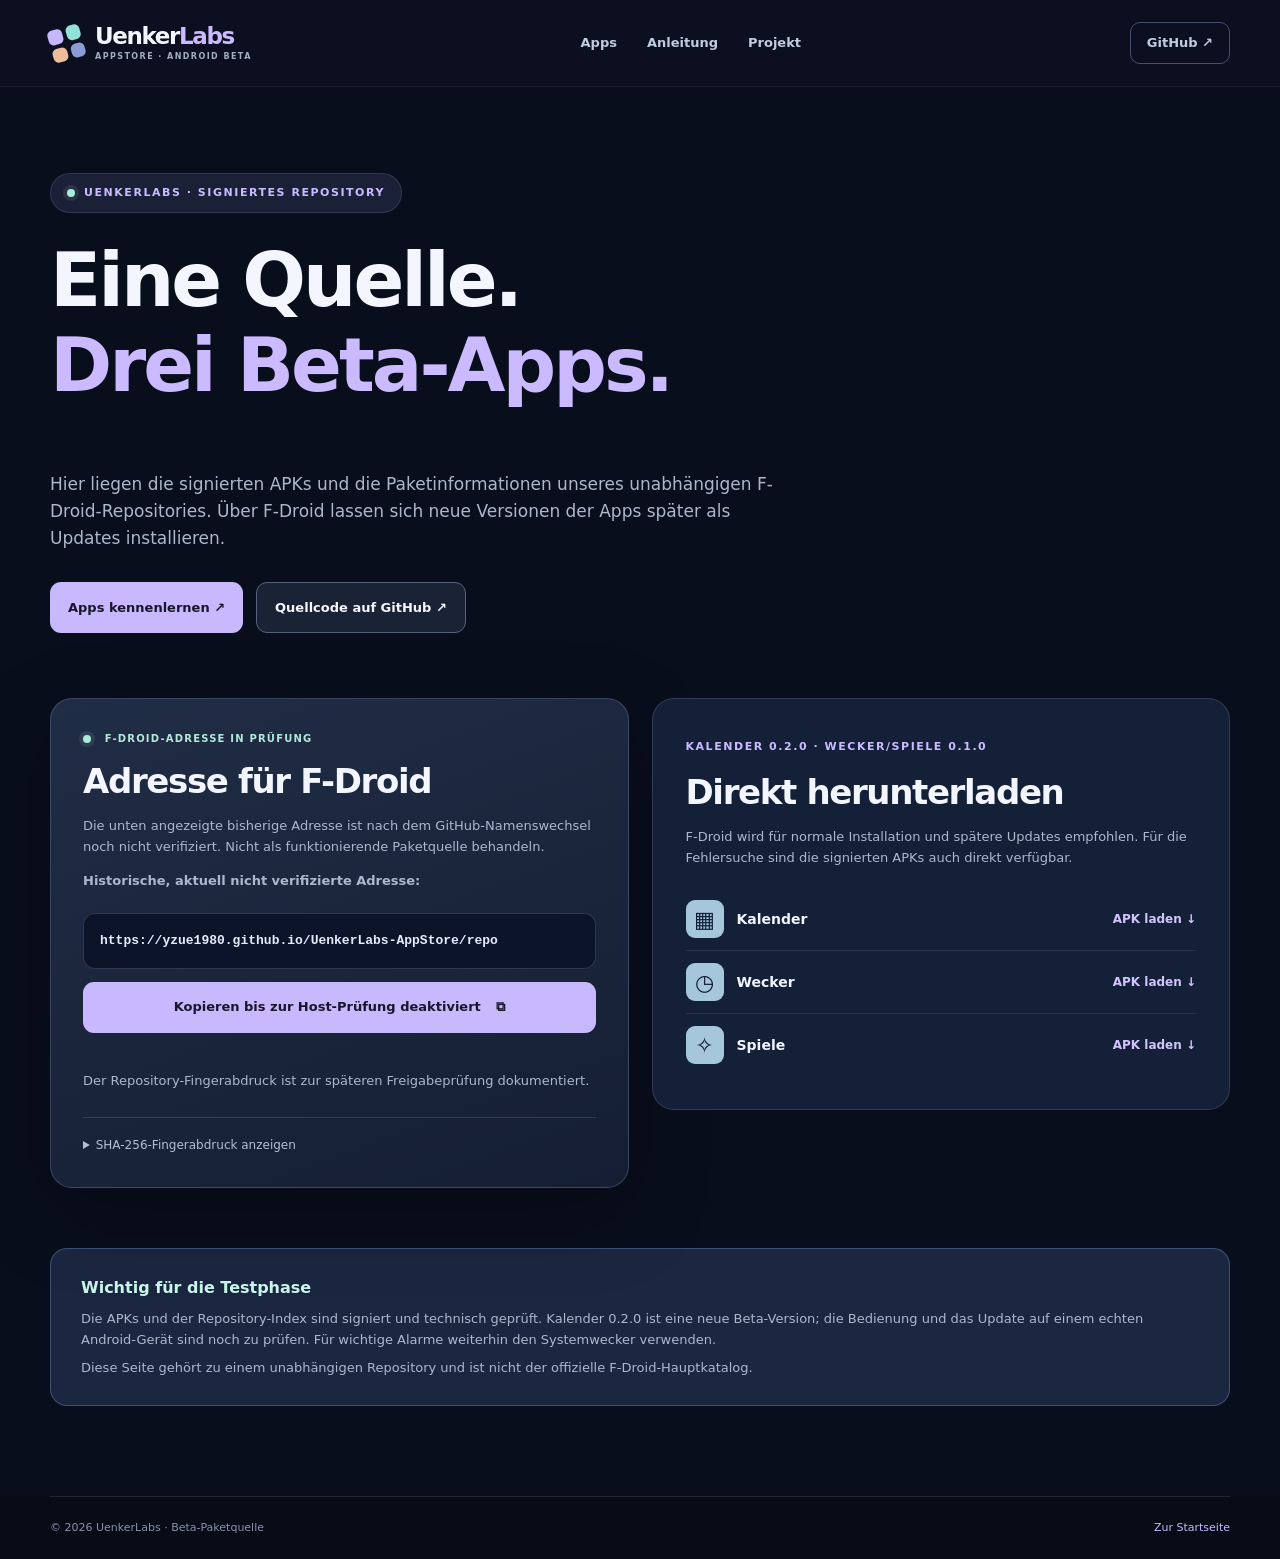
==== commit 2b8d60fe: "site: update GitHub owner links and flag unverified legacy F-Droid host" ====
--- a/repo/index.html
+++ b/repo/index.html
@@ -5,7 +5,6 @@
 <meta content="#0a1020" name="theme-color"/>
 <meta content="UenkerLabs F-Droid: Kalender 0.2.0, Wecker und Spiele als signierte Android-Beta-Apps." name="description"/>
 <title>UenkerLabs Beta-Paketquelle – F-Droid</title>
-<link href="https://yzue1980.github.io/UenkerLabs-AppStore/repo/" rel="canonical"/>
 <link href="../favicon.svg" rel="icon" type="image/svg+xml"/>
 <link href="../assets/style.css" rel="stylesheet"/>
 <script defer="" src="../assets/main.js"></script>
@@ -15,11 +14,11 @@
 <header class="site-header"><div class="container header-inner">
 <a aria-label="Zur UenkerLabs AppStore Startseite" class="brand" href="../"><span aria-hidden="true" class="brand-symbol"><i></i><i></i><i></i><i></i></span><span class="brand-copy">Uenker<span>Labs</span><small>APPSTORE · ANDROID BETA</small></span></a>
 <nav aria-label="Hauptnavigation" class="primary-nav"><a href="../#apps">Apps</a><a href="../#installation">Anleitung</a><a href="../#ueber-uns">Projekt</a></nav>
-<a class="nav-github" href="https://github.com/YZUe1980/UenkerLabs-AppStore" rel="noopener noreferrer" target="_blank">GitHub ↗</a>
+<a class="nav-github" href="https://github.com/UenkerLabs/UenkerLabs-AppStore" rel="noopener noreferrer" target="_blank">GitHub ↗</a>
 </div></header>
 <main id="main">
-<section class="subhero container"><p class="eyebrow"><span aria-hidden="true" class="status-dot"></span> UENKERLABS · SIGNIERTES REPOSITORY</p><h1>Eine Quelle.<br/><em>Drei Beta-Apps.</em></h1><p>Hier liegen die signierten APKs und die Paketinformationen unseres unabhängigen F-Droid-Repositories. Über F-Droid lassen sich neue Versionen der Apps später als Updates installieren.</p><div class="subhero-buttons"><a class="button button-primary" href="../#apps">Apps kennenlernen ↗</a><a class="button button-outline" href="https://github.com/YZUe1980/UenkerLabs-AppStore" rel="noopener noreferrer" target="_blank">Quellcode auf GitHub ↗</a></div></section>
-<section class="repo-content container"><div class="install-panel"><div class="panel-kicker"><span aria-hidden="true" class="status-dot"></span> PAKETQUELLE VERFÜGBAR</div><h2>Adresse für F-Droid</h2><p>Diese Adresse unter „Paketquellen“ in F-Droid hinzufügen und anschließend aktualisieren.</p><div class="repo-url" id="repo-url">https://yzue1980.github.io/UenkerLabs-AppStore/repo</div><button class="button button-primary copy-button" data-copy="https://yzue1980.github.io/UenkerLabs-AppStore/repo" id="copy-repo" type="button">Adresse kopieren <span aria-hidden="true">⧉</span></button><p aria-live="polite" class="copy-feedback" id="copy-feedback"></p><a class="panel-link" href="https://yzue1980.github.io/UenkerLabs-AppStore/repo?fingerprint=1A25F39551B1615980705043AD003D9F3258A8E96E91539DDB0D89ABFCD3B0F8">Adresse mit Repository-Fingerabdruck öffnen ↗</a><details class="fingerprint"><summary>SHA-256-Fingerabdruck anzeigen</summary><code>1A25F39551B1615980705043AD003D9F3258A8E96E91539DDB0D89ABFCD3B0F8</code></details></div><div class="repo-files"><span class="kicker">KALENDER 0.2.0 · WECKER/SPIELE 0.1.0</span><h2>Direkt herunterladen</h2><p>F-Droid wird für normale Installation und spätere Updates empfohlen. Für die Fehlersuche sind die signierten APKs auch direkt verfügbar.</p><ul class="repo-downloads"><li><span>▦</span><strong>Kalender</strong><a download="" href="UenkerLabs-calendar-beta-0.2.0.apk">APK laden ↓</a></li><li><span>◷</span><strong>Wecker</strong><a download="" href="UenkerLabs-alarm-beta-0.1.0.apk">APK laden ↓</a></li><li><span>✧</span><strong>Spiele</strong><a download="" href="UenkerLabs-arcade-beta-0.1.0.apk">APK laden ↓</a></li></ul></div></section>
+<section class="subhero container"><p class="eyebrow"><span aria-hidden="true" class="status-dot"></span> UENKERLABS · SIGNIERTES REPOSITORY</p><h1>Eine Quelle.<br/><em>Drei Beta-Apps.</em></h1><p>Hier liegen die signierten APKs und die Paketinformationen unseres unabhängigen F-Droid-Repositories. Über F-Droid lassen sich neue Versionen der Apps später als Updates installieren.</p><div class="subhero-buttons"><a class="button button-primary" href="../#apps">Apps kennenlernen ↗</a><a class="button button-outline" href="https://github.com/UenkerLabs/UenkerLabs-AppStore" rel="noopener noreferrer" target="_blank">Quellcode auf GitHub ↗</a></div></section>
+<section class="repo-content container"><div class="install-panel"><div class="panel-kicker"><span aria-hidden="true" class="status-dot"></span> F-DROID-ADRESSE IN PRÜFUNG</div><h2>Adresse für F-Droid</h2><p>Die unten angezeigte bisherige Adresse ist nach dem GitHub-Namenswechsel noch nicht verifiziert. Nicht als funktionierende Paketquelle behandeln.</p><p><strong>Historische, aktuell nicht verifizierte Adresse:</strong></p><div class="repo-url" id="repo-url">https://yzue1980.github.io/UenkerLabs-AppStore/repo</div><button class="button button-primary copy-button" data-copy="https://yzue1980.github.io/UenkerLabs-AppStore/repo" id="copy-repo" type="button" disabled aria-disabled="true">Kopieren bis zur Host-Prüfung deaktiviert <span aria-hidden="true">⧉</span></button><p aria-live="polite" class="copy-feedback" id="copy-feedback"></p><p>Der Repository-Fingerabdruck ist zur späteren Freigabeprüfung dokumentiert.</p><details class="fingerprint"><summary>SHA-256-Fingerabdruck anzeigen</summary><code>1A25F39551B1615980705043AD003D9F3258A8E96E91539DDB0D89ABFCD3B0F8</code></details></div><div class="repo-files"><span class="kicker">KALENDER 0.2.0 · WECKER/SPIELE 0.1.0</span><h2>Direkt herunterladen</h2><p>F-Droid wird für normale Installation und spätere Updates empfohlen. Für die Fehlersuche sind die signierten APKs auch direkt verfügbar.</p><ul class="repo-downloads"><li><span>▦</span><strong>Kalender</strong><a download="" href="UenkerLabs-calendar-beta-0.2.0.apk">APK laden ↓</a></li><li><span>◷</span><strong>Wecker</strong><a download="" href="UenkerLabs-alarm-beta-0.1.0.apk">APK laden ↓</a></li><li><span>✧</span><strong>Spiele</strong><a download="" href="UenkerLabs-arcade-beta-0.1.0.apk">APK laden ↓</a></li></ul></div></section>
 <section class="repo-warning container"><strong>Wichtig für die Testphase</strong><p>Die APKs und der Repository-Index sind signiert und technisch geprüft. Kalender 0.2.0 ist eine neue Beta-Version; die Bedienung und das Update auf einem echten Android-Gerät sind noch zu prüfen. Für wichtige Alarme weiterhin den Systemwecker verwenden.</p><p>Diese Seite gehört zu einem unabhängigen Repository und ist nicht der offizielle F-Droid-Hauptkatalog.</p></section>
 </main>
 <footer class="footer"><div class="container footer-bottom"><span>© <span id="year">2026</span> UenkerLabs · Beta-Paketquelle</span><a href="../">Zur Startseite</a></div></footer>
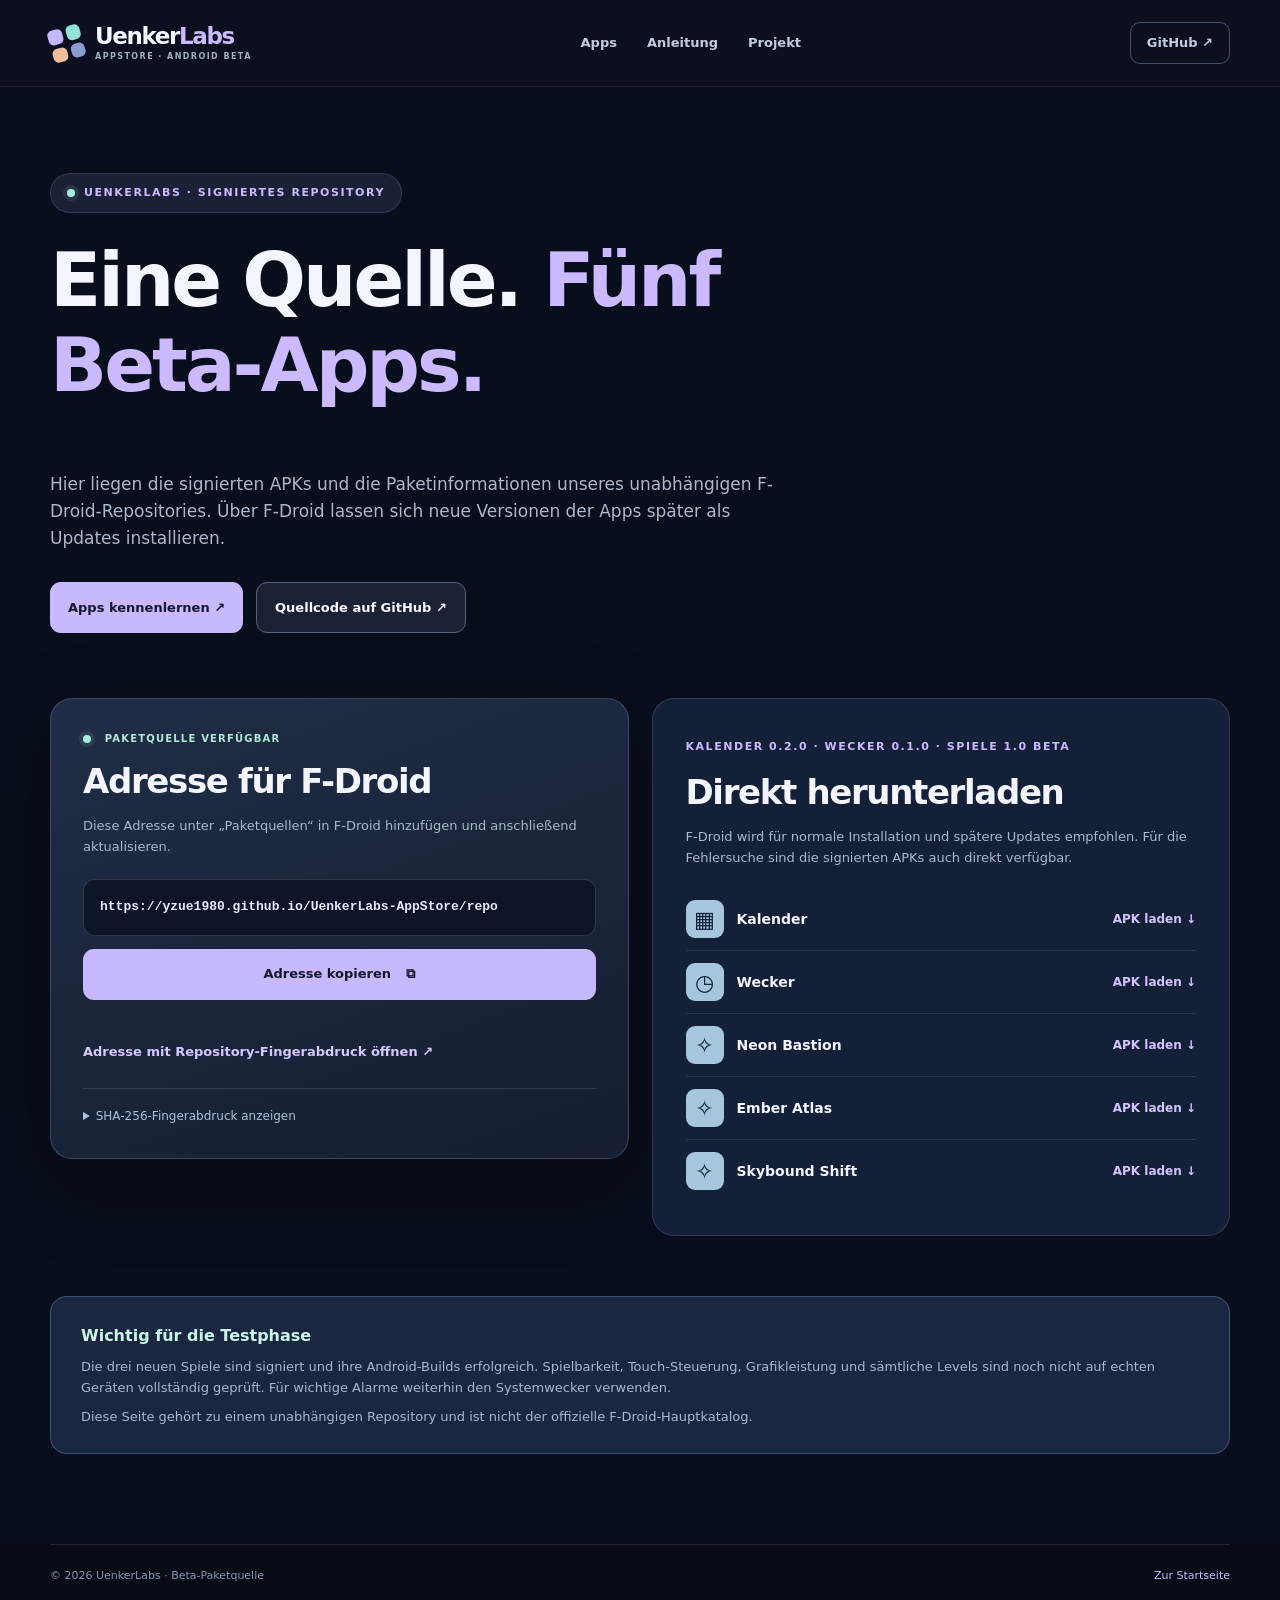
==== commit 76d1f4aa: "Publish signed standalone Android game APKs and five-app F-Droid metadata and website" ====
--- a/repo/index.html
+++ b/repo/index.html
@@ -1,10 +1,12 @@
-<!doctype html>
+<!DOCTYPE html>
+
 <html lang="de">
 <head>
 <meta charset="utf-8"/><meta content="width=device-width, initial-scale=1" name="viewport"/>
 <meta content="#0a1020" name="theme-color"/>
-<meta content="UenkerLabs F-Droid: Kalender 0.2.0, Wecker und Spiele als signierte Android-Beta-Apps." name="description"/>
+<meta content="UenkerLabs AppStore: signierte Android-Beta-Apps – Kalender, Wecker, Neon Bastion, Ember Atlas und Skybound Shift. Getrennte APKs und Updates über F-Droid." name="description"/>
 <title>UenkerLabs Beta-Paketquelle – F-Droid</title>
+<link href="https://yzue1980.github.io/UenkerLabs-AppStore/repo/" rel="canonical"/>
 <link href="../favicon.svg" rel="icon" type="image/svg+xml"/>
 <link href="../assets/style.css" rel="stylesheet"/>
 <script defer="" src="../assets/main.js"></script>
@@ -17,9 +19,9 @@
 <a class="nav-github" href="https://github.com/UenkerLabs/UenkerLabs-AppStore" rel="noopener noreferrer" target="_blank">GitHub ↗</a>
 </div></header>
 <main id="main">
-<section class="subhero container"><p class="eyebrow"><span aria-hidden="true" class="status-dot"></span> UENKERLABS · SIGNIERTES REPOSITORY</p><h1>Eine Quelle.<br/><em>Drei Beta-Apps.</em></h1><p>Hier liegen die signierten APKs und die Paketinformationen unseres unabhängigen F-Droid-Repositories. Über F-Droid lassen sich neue Versionen der Apps später als Updates installieren.</p><div class="subhero-buttons"><a class="button button-primary" href="../#apps">Apps kennenlernen ↗</a><a class="button button-outline" href="https://github.com/UenkerLabs/UenkerLabs-AppStore" rel="noopener noreferrer" target="_blank">Quellcode auf GitHub ↗</a></div></section>
-<section class="repo-content container"><div class="install-panel"><div class="panel-kicker"><span aria-hidden="true" class="status-dot"></span> F-DROID-ADRESSE IN PRÜFUNG</div><h2>Adresse für F-Droid</h2><p>Die unten angezeigte bisherige Adresse ist nach dem GitHub-Namenswechsel noch nicht verifiziert. Nicht als funktionierende Paketquelle behandeln.</p><p><strong>Historische, aktuell nicht verifizierte Adresse:</strong></p><div class="repo-url" id="repo-url">https://yzue1980.github.io/UenkerLabs-AppStore/repo</div><button class="button button-primary copy-button" data-copy="https://yzue1980.github.io/UenkerLabs-AppStore/repo" id="copy-repo" type="button" disabled aria-disabled="true">Kopieren bis zur Host-Prüfung deaktiviert <span aria-hidden="true">⧉</span></button><p aria-live="polite" class="copy-feedback" id="copy-feedback"></p><p>Der Repository-Fingerabdruck ist zur späteren Freigabeprüfung dokumentiert.</p><details class="fingerprint"><summary>SHA-256-Fingerabdruck anzeigen</summary><code>1A25F39551B1615980705043AD003D9F3258A8E96E91539DDB0D89ABFCD3B0F8</code></details></div><div class="repo-files"><span class="kicker">KALENDER 0.2.0 · WECKER/SPIELE 0.1.0</span><h2>Direkt herunterladen</h2><p>F-Droid wird für normale Installation und spätere Updates empfohlen. Für die Fehlersuche sind die signierten APKs auch direkt verfügbar.</p><ul class="repo-downloads"><li><span>▦</span><strong>Kalender</strong><a download="" href="UenkerLabs-calendar-beta-0.2.0.apk">APK laden ↓</a></li><li><span>◷</span><strong>Wecker</strong><a download="" href="UenkerLabs-alarm-beta-0.1.0.apk">APK laden ↓</a></li><li><span>✧</span><strong>Spiele</strong><a download="" href="UenkerLabs-arcade-beta-0.1.0.apk">APK laden ↓</a></li></ul></div></section>
-<section class="repo-warning container"><strong>Wichtig für die Testphase</strong><p>Die APKs und der Repository-Index sind signiert und technisch geprüft. Kalender 0.2.0 ist eine neue Beta-Version; die Bedienung und das Update auf einem echten Android-Gerät sind noch zu prüfen. Für wichtige Alarme weiterhin den Systemwecker verwenden.</p><p>Diese Seite gehört zu einem unabhängigen Repository und ist nicht der offizielle F-Droid-Hauptkatalog.</p></section>
+<section class="subhero container"><p class="eyebrow"><span aria-hidden="true" class="status-dot"></span> UENKERLABS · SIGNIERTES REPOSITORY</p><h1>Eine Quelle. <em>Fünf Beta-Apps.</em></h1><p>Hier liegen die signierten APKs und die Paketinformationen unseres unabhängigen F-Droid-Repositories. Über F-Droid lassen sich neue Versionen der Apps später als Updates installieren.</p><div class="subhero-buttons"><a class="button button-primary" href="../#apps">Apps kennenlernen ↗</a><a class="button button-outline" href="https://github.com/UenkerLabs/UenkerLabs-AppStore" rel="noopener noreferrer" target="_blank">Quellcode auf GitHub ↗</a></div></section>
+<section class="repo-content container"><div class="install-panel"><div class="panel-kicker"><span aria-hidden="true" class="status-dot"></span> PAKETQUELLE VERFÜGBAR</div><h2>Adresse für F-Droid</h2><p>Diese Adresse unter „Paketquellen“ in F-Droid hinzufügen und anschließend aktualisieren.</p><div class="repo-url" id="repo-url">https://yzue1980.github.io/UenkerLabs-AppStore/repo</div><button class="button button-primary copy-button" data-copy="https://yzue1980.github.io/UenkerLabs-AppStore/repo" id="copy-repo" type="button">Adresse kopieren <span aria-hidden="true">⧉</span></button><p aria-live="polite" class="copy-feedback" id="copy-feedback"></p><a class="panel-link" href="https://yzue1980.github.io/UenkerLabs-AppStore/repo?fingerprint=1A25F39551B1615980705043AD003D9F3258A8E96E91539DDB0D89ABFCD3B0F8">Adresse mit Repository-Fingerabdruck öffnen ↗</a><details class="fingerprint"><summary>SHA-256-Fingerabdruck anzeigen</summary><code>1A25F39551B1615980705043AD003D9F3258A8E96E91539DDB0D89ABFCD3B0F8</code></details></div><div class="repo-files"><span class="kicker">KALENDER 0.2.0 · WECKER 0.1.0 · SPIELE 1.0 BETA</span><h2>Direkt herunterladen</h2><p>F-Droid wird für normale Installation und spätere Updates empfohlen. Für die Fehlersuche sind die signierten APKs auch direkt verfügbar.</p><ul class="repo-downloads"><li><span>▦</span><strong>Kalender</strong><a download="" href="UenkerLabs-calendar-beta-0.2.0.apk">APK laden ↓</a></li><li><span>◷</span><strong>Wecker</strong><a download="" href="UenkerLabs-alarm-beta-0.1.0.apk">APK laden ↓</a></li><li><span>✧</span><strong>Neon Bastion</strong><a download="" href="UenkerLabs-neon-beta-1.0.0.apk">APK laden ↓</a></li><li><span>✧</span><strong>Ember Atlas</strong><a download="" href="UenkerLabs-ember-beta-1.0.0.apk">APK laden ↓</a></li><li><span>✧</span><strong>Skybound Shift</strong><a download="" href="UenkerLabs-skybound-beta-1.0.0.apk">APK laden ↓</a></li></ul></div></section>
+<section class="repo-warning container"><strong>Wichtig für die Testphase</strong><p>Die drei neuen Spiele sind signiert und ihre Android-Builds erfolgreich. Spielbarkeit, Touch-Steuerung, Grafikleistung und sämtliche Levels sind noch nicht auf echten Geräten vollständig geprüft. Für wichtige Alarme weiterhin den Systemwecker verwenden.</p><p>Diese Seite gehört zu einem unabhängigen Repository und ist nicht der offizielle F-Droid-Hauptkatalog.</p></section>
 </main>
 <footer class="footer"><div class="container footer-bottom"><span>© <span id="year">2026</span> UenkerLabs · Beta-Paketquelle</span><a href="../">Zur Startseite</a></div></footer>
 </body>
--- a/assets/style.css
+++ b/assets/style.css
@@ -10,3 +10,6 @@
 
 /* Three active beta apps; explanatory note occupies its own full-width row. */
 .app-cards .catalog-note{grid-column:1/-1}
+
+/* 2026-11-11: Three original standalone games use their own local 512px icons. */
+.game-icon{width:58px;height:58px;border-radius:15px;object-fit:cover;display:block;box-shadow:0 7px 23px #0007}.game-mini{background:linear-gradient(140deg,#7be4e5,#a98cdb)}.game-card{border-color:#8eb9e040}
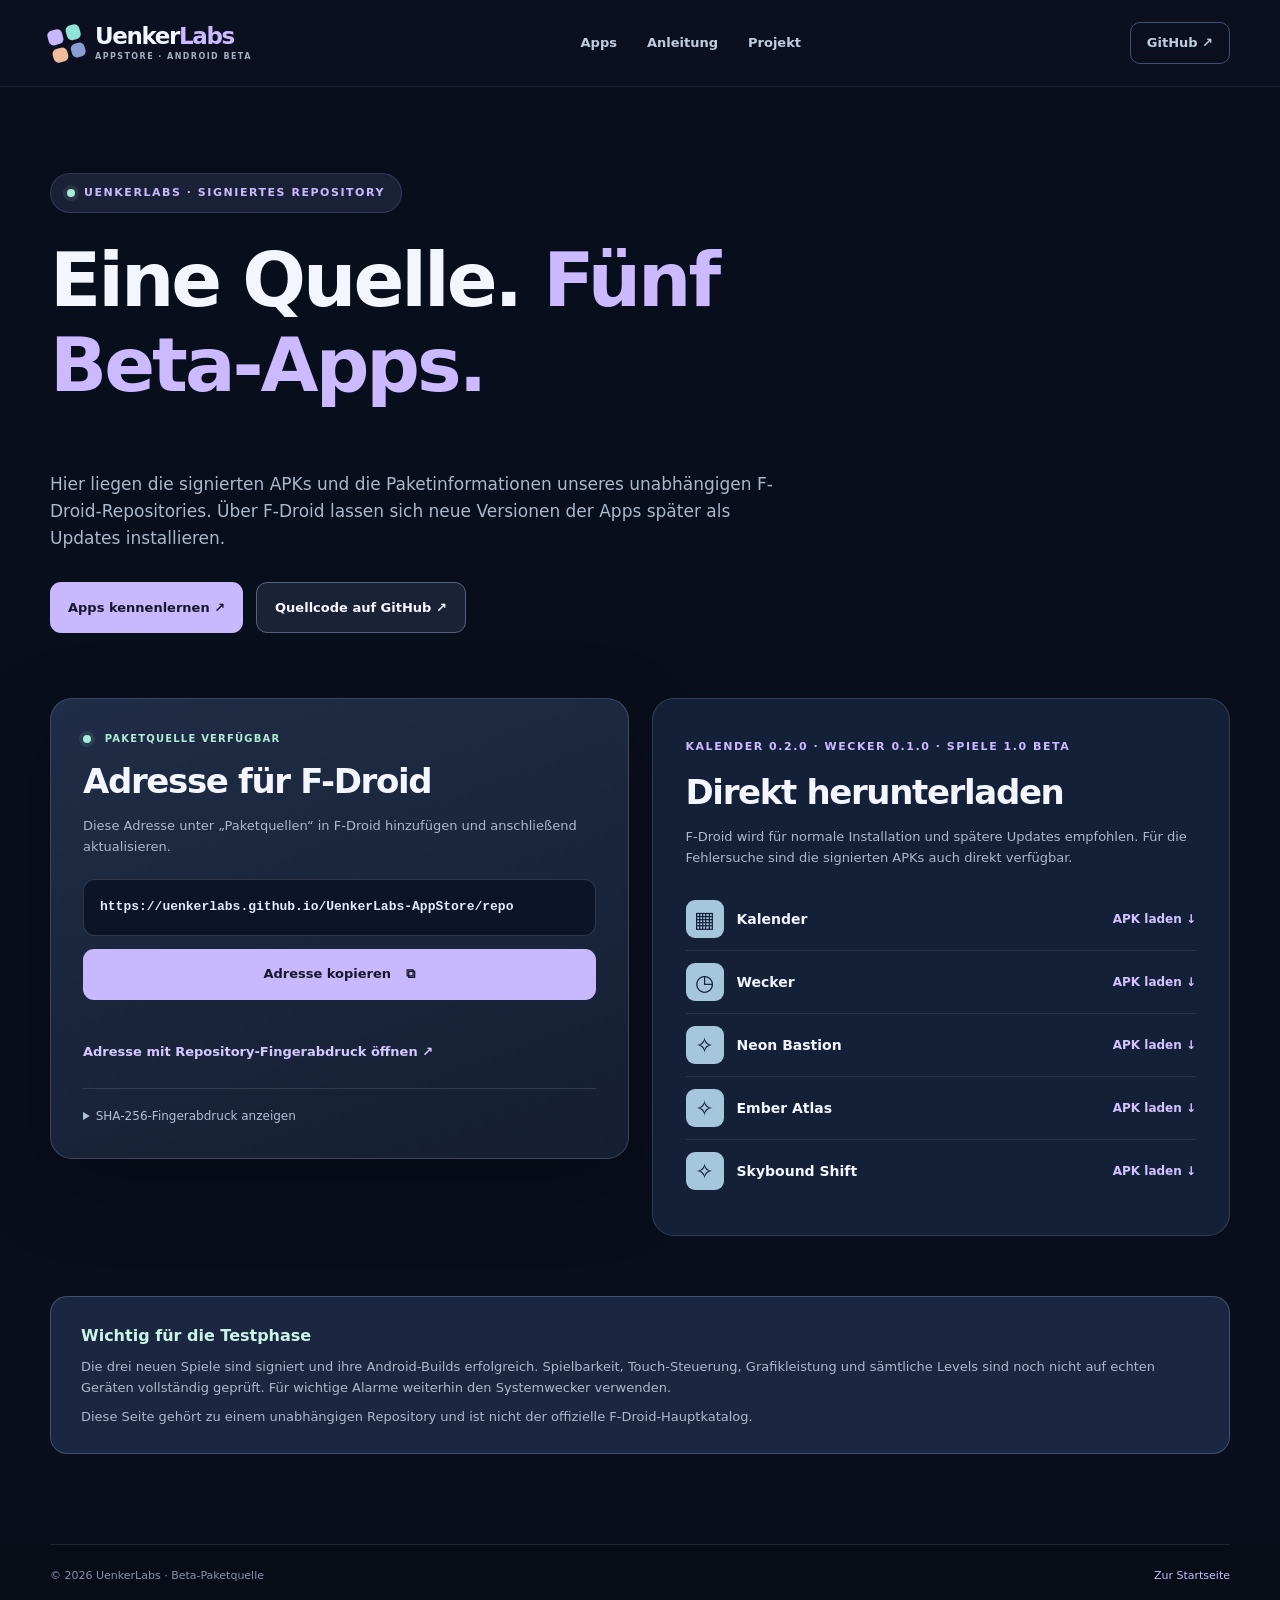
==== commit 2401f908: "Migrate signed F-Droid repository to UenkerLabs GitHub Pages domain" ====
--- a/repo/index.html
+++ b/repo/index.html
@@ -6,7 +6,7 @@
 <meta content="#0a1020" name="theme-color"/>
 <meta content="UenkerLabs AppStore: signierte Android-Beta-Apps – Kalender, Wecker, Neon Bastion, Ember Atlas und Skybound Shift. Getrennte APKs und Updates über F-Droid." name="description"/>
 <title>UenkerLabs Beta-Paketquelle – F-Droid</title>
-<link href="https://yzue1980.github.io/UenkerLabs-AppStore/repo/" rel="canonical"/>
+<link href="https://uenkerlabs.github.io/UenkerLabs-AppStore/repo/" rel="canonical"/>
 <link href="../favicon.svg" rel="icon" type="image/svg+xml"/>
 <link href="../assets/style.css" rel="stylesheet"/>
 <script defer="" src="../assets/main.js"></script>
@@ -20,7 +20,7 @@
 </div></header>
 <main id="main">
 <section class="subhero container"><p class="eyebrow"><span aria-hidden="true" class="status-dot"></span> UENKERLABS · SIGNIERTES REPOSITORY</p><h1>Eine Quelle. <em>Fünf Beta-Apps.</em></h1><p>Hier liegen die signierten APKs und die Paketinformationen unseres unabhängigen F-Droid-Repositories. Über F-Droid lassen sich neue Versionen der Apps später als Updates installieren.</p><div class="subhero-buttons"><a class="button button-primary" href="../#apps">Apps kennenlernen ↗</a><a class="button button-outline" href="https://github.com/UenkerLabs/UenkerLabs-AppStore" rel="noopener noreferrer" target="_blank">Quellcode auf GitHub ↗</a></div></section>
-<section class="repo-content container"><div class="install-panel"><div class="panel-kicker"><span aria-hidden="true" class="status-dot"></span> PAKETQUELLE VERFÜGBAR</div><h2>Adresse für F-Droid</h2><p>Diese Adresse unter „Paketquellen“ in F-Droid hinzufügen und anschließend aktualisieren.</p><div class="repo-url" id="repo-url">https://yzue1980.github.io/UenkerLabs-AppStore/repo</div><button class="button button-primary copy-button" data-copy="https://yzue1980.github.io/UenkerLabs-AppStore/repo" id="copy-repo" type="button">Adresse kopieren <span aria-hidden="true">⧉</span></button><p aria-live="polite" class="copy-feedback" id="copy-feedback"></p><a class="panel-link" href="https://yzue1980.github.io/UenkerLabs-AppStore/repo?fingerprint=1A25F39551B1615980705043AD003D9F3258A8E96E91539DDB0D89ABFCD3B0F8">Adresse mit Repository-Fingerabdruck öffnen ↗</a><details class="fingerprint"><summary>SHA-256-Fingerabdruck anzeigen</summary><code>1A25F39551B1615980705043AD003D9F3258A8E96E91539DDB0D89ABFCD3B0F8</code></details></div><div class="repo-files"><span class="kicker">KALENDER 0.2.0 · WECKER 0.1.0 · SPIELE 1.0 BETA</span><h2>Direkt herunterladen</h2><p>F-Droid wird für normale Installation und spätere Updates empfohlen. Für die Fehlersuche sind die signierten APKs auch direkt verfügbar.</p><ul class="repo-downloads"><li><span>▦</span><strong>Kalender</strong><a download="" href="UenkerLabs-calendar-beta-0.2.0.apk">APK laden ↓</a></li><li><span>◷</span><strong>Wecker</strong><a download="" href="UenkerLabs-alarm-beta-0.1.0.apk">APK laden ↓</a></li><li><span>✧</span><strong>Neon Bastion</strong><a download="" href="UenkerLabs-neon-beta-1.0.0.apk">APK laden ↓</a></li><li><span>✧</span><strong>Ember Atlas</strong><a download="" href="UenkerLabs-ember-beta-1.0.0.apk">APK laden ↓</a></li><li><span>✧</span><strong>Skybound Shift</strong><a download="" href="UenkerLabs-skybound-beta-1.0.0.apk">APK laden ↓</a></li></ul></div></section>
+<section class="repo-content container"><div class="install-panel"><div class="panel-kicker"><span aria-hidden="true" class="status-dot"></span> PAKETQUELLE VERFÜGBAR</div><h2>Adresse für F-Droid</h2><p>Diese Adresse unter „Paketquellen“ in F-Droid hinzufügen und anschließend aktualisieren.</p><div class="repo-url" id="repo-url">https://uenkerlabs.github.io/UenkerLabs-AppStore/repo</div><button class="button button-primary copy-button" data-copy="https://uenkerlabs.github.io/UenkerLabs-AppStore/repo" id="copy-repo" type="button">Adresse kopieren <span aria-hidden="true">⧉</span></button><p aria-live="polite" class="copy-feedback" id="copy-feedback"></p><a class="panel-link" href="https://uenkerlabs.github.io/UenkerLabs-AppStore/repo?fingerprint=1A25F39551B1615980705043AD003D9F3258A8E96E91539DDB0D89ABFCD3B0F8">Adresse mit Repository-Fingerabdruck öffnen ↗</a><details class="fingerprint"><summary>SHA-256-Fingerabdruck anzeigen</summary><code>1A25F39551B1615980705043AD003D9F3258A8E96E91539DDB0D89ABFCD3B0F8</code></details></div><div class="repo-files"><span class="kicker">KALENDER 0.2.0 · WECKER 0.1.0 · SPIELE 1.0 BETA</span><h2>Direkt herunterladen</h2><p>F-Droid wird für normale Installation und spätere Updates empfohlen. Für die Fehlersuche sind die signierten APKs auch direkt verfügbar.</p><ul class="repo-downloads"><li><span>▦</span><strong>Kalender</strong><a download="" href="UenkerLabs-calendar-beta-0.2.0.apk">APK laden ↓</a></li><li><span>◷</span><strong>Wecker</strong><a download="" href="UenkerLabs-alarm-beta-0.1.0.apk">APK laden ↓</a></li><li><span>✧</span><strong>Neon Bastion</strong><a download="" href="UenkerLabs-neon-beta-1.0.0.apk">APK laden ↓</a></li><li><span>✧</span><strong>Ember Atlas</strong><a download="" href="UenkerLabs-ember-beta-1.0.0.apk">APK laden ↓</a></li><li><span>✧</span><strong>Skybound Shift</strong><a download="" href="UenkerLabs-skybound-beta-1.0.0.apk">APK laden ↓</a></li></ul></div></section>
 <section class="repo-warning container"><strong>Wichtig für die Testphase</strong><p>Die drei neuen Spiele sind signiert und ihre Android-Builds erfolgreich. Spielbarkeit, Touch-Steuerung, Grafikleistung und sämtliche Levels sind noch nicht auf echten Geräten vollständig geprüft. Für wichtige Alarme weiterhin den Systemwecker verwenden.</p><p>Diese Seite gehört zu einem unabhängigen Repository und ist nicht der offizielle F-Droid-Hauptkatalog.</p></section>
 </main>
 <footer class="footer"><div class="container footer-bottom"><span>© <span id="year">2026</span> UenkerLabs · Beta-Paketquelle</span><a href="../">Zur Startseite</a></div></footer>
